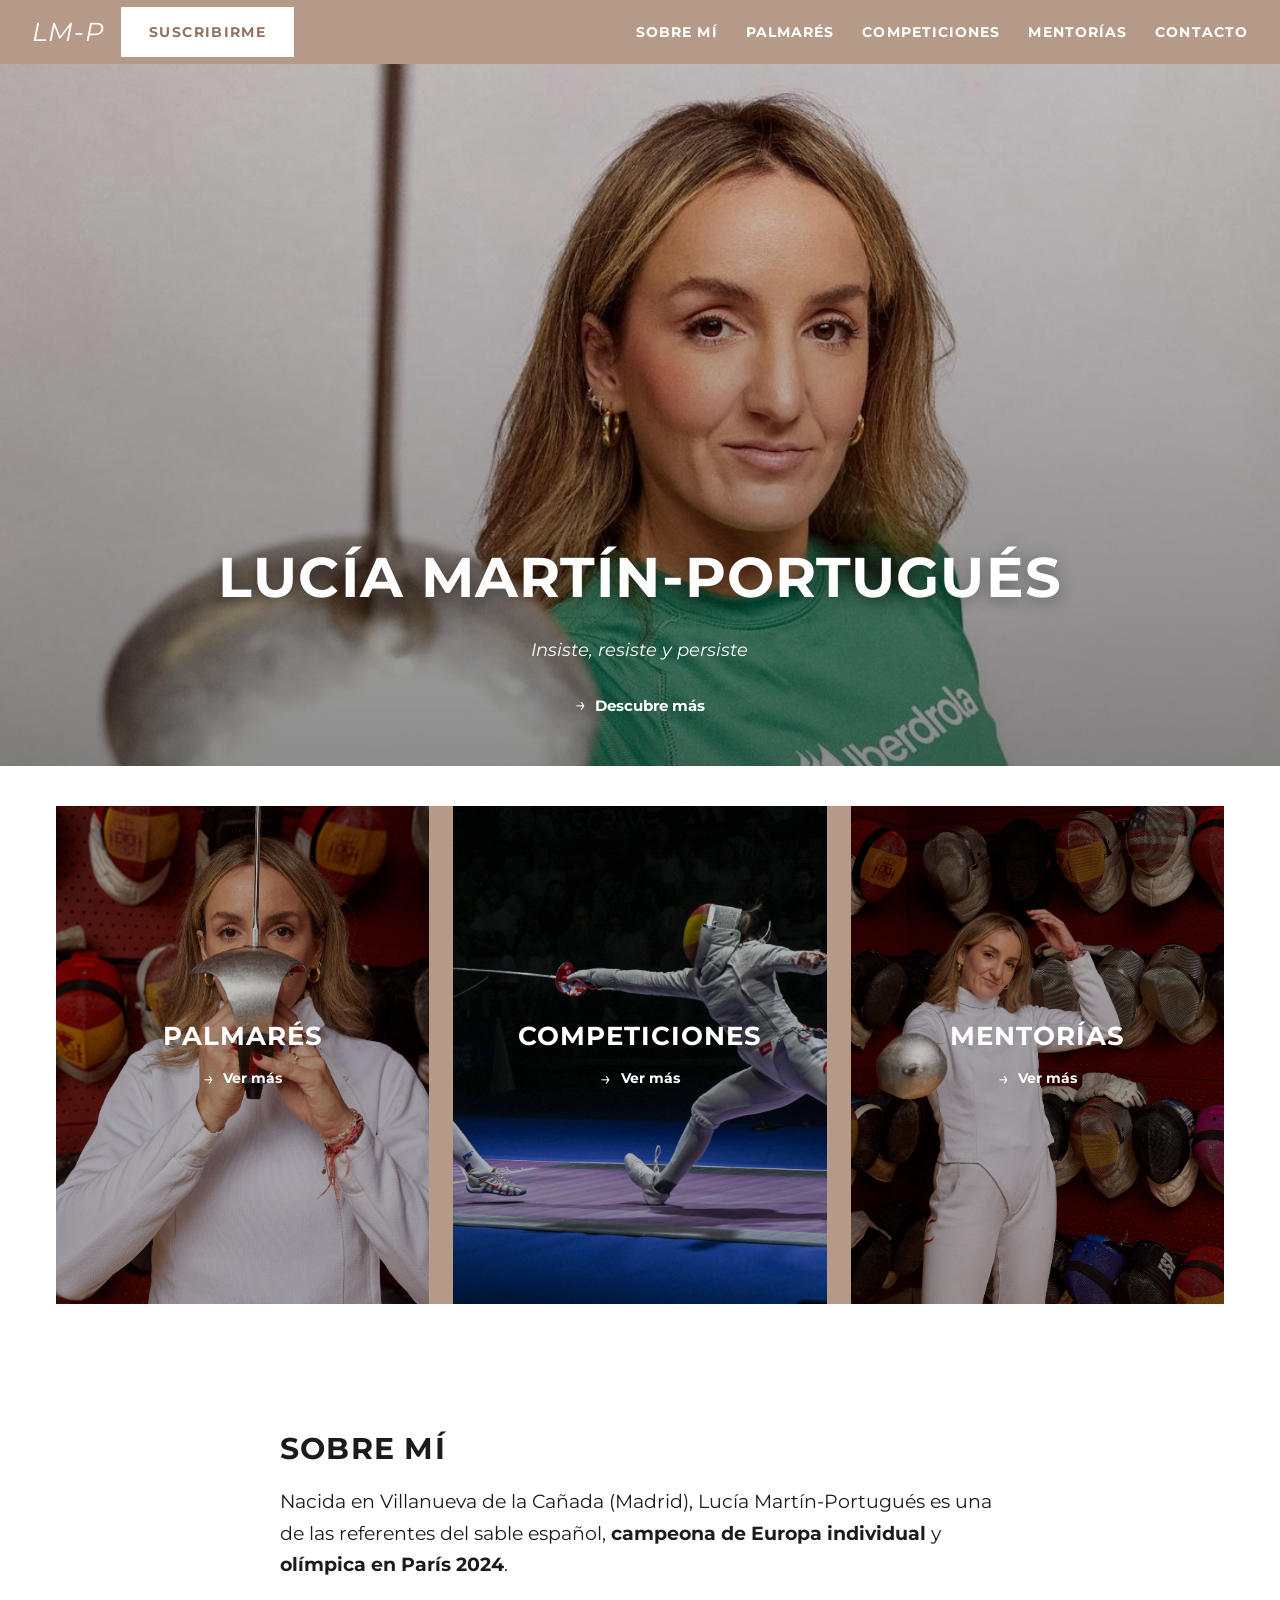
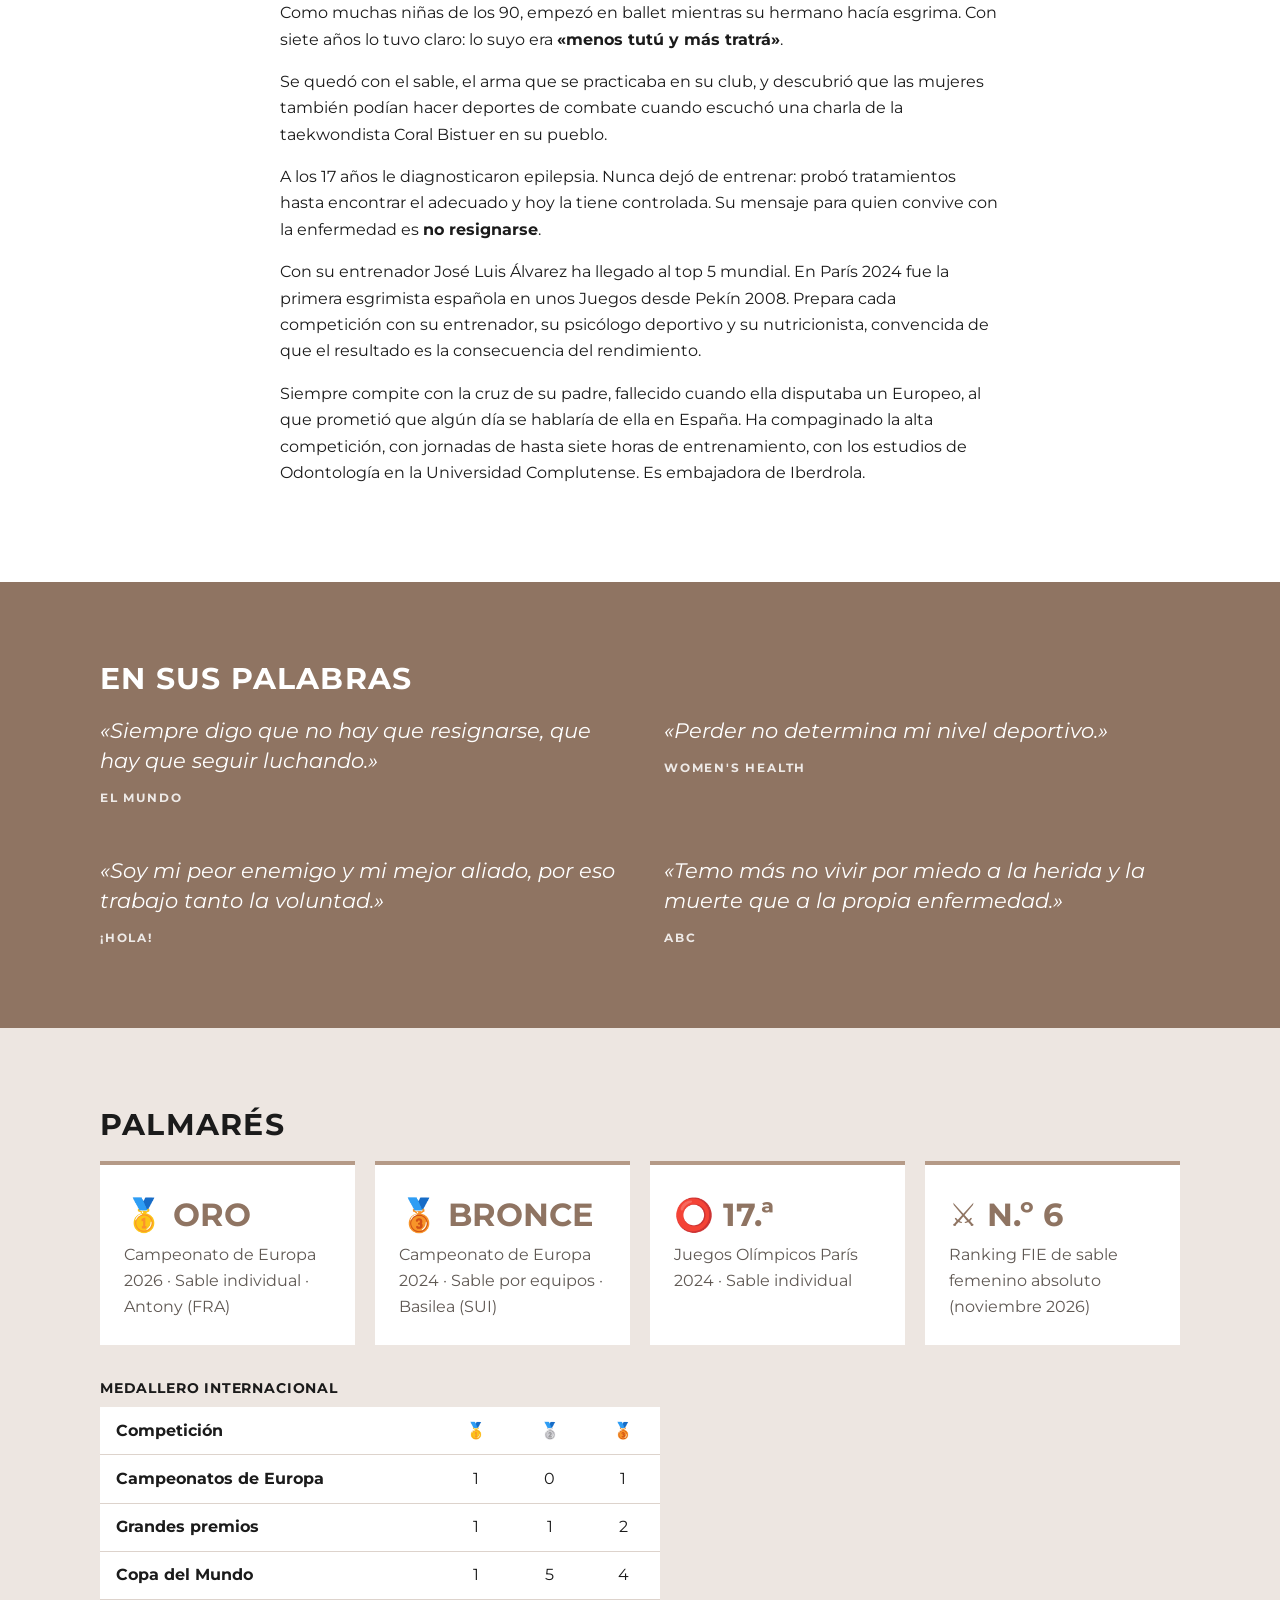
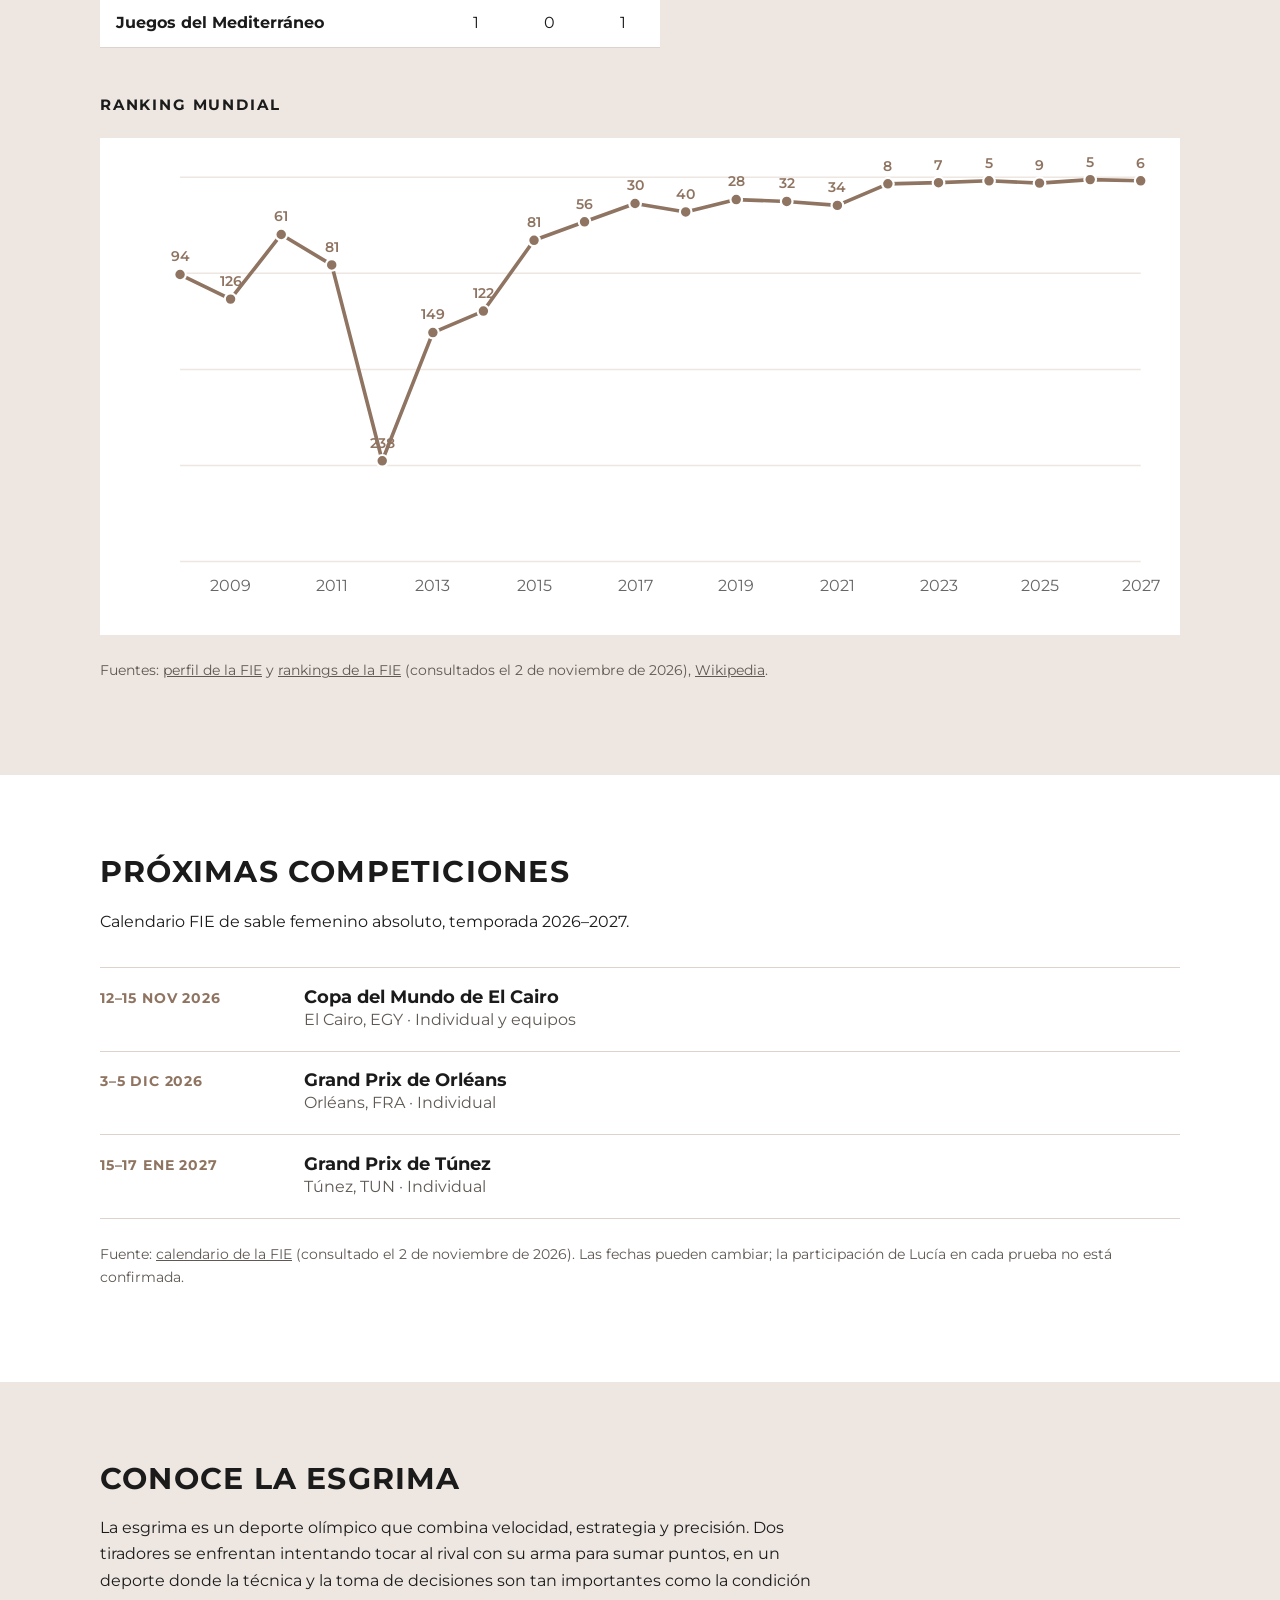
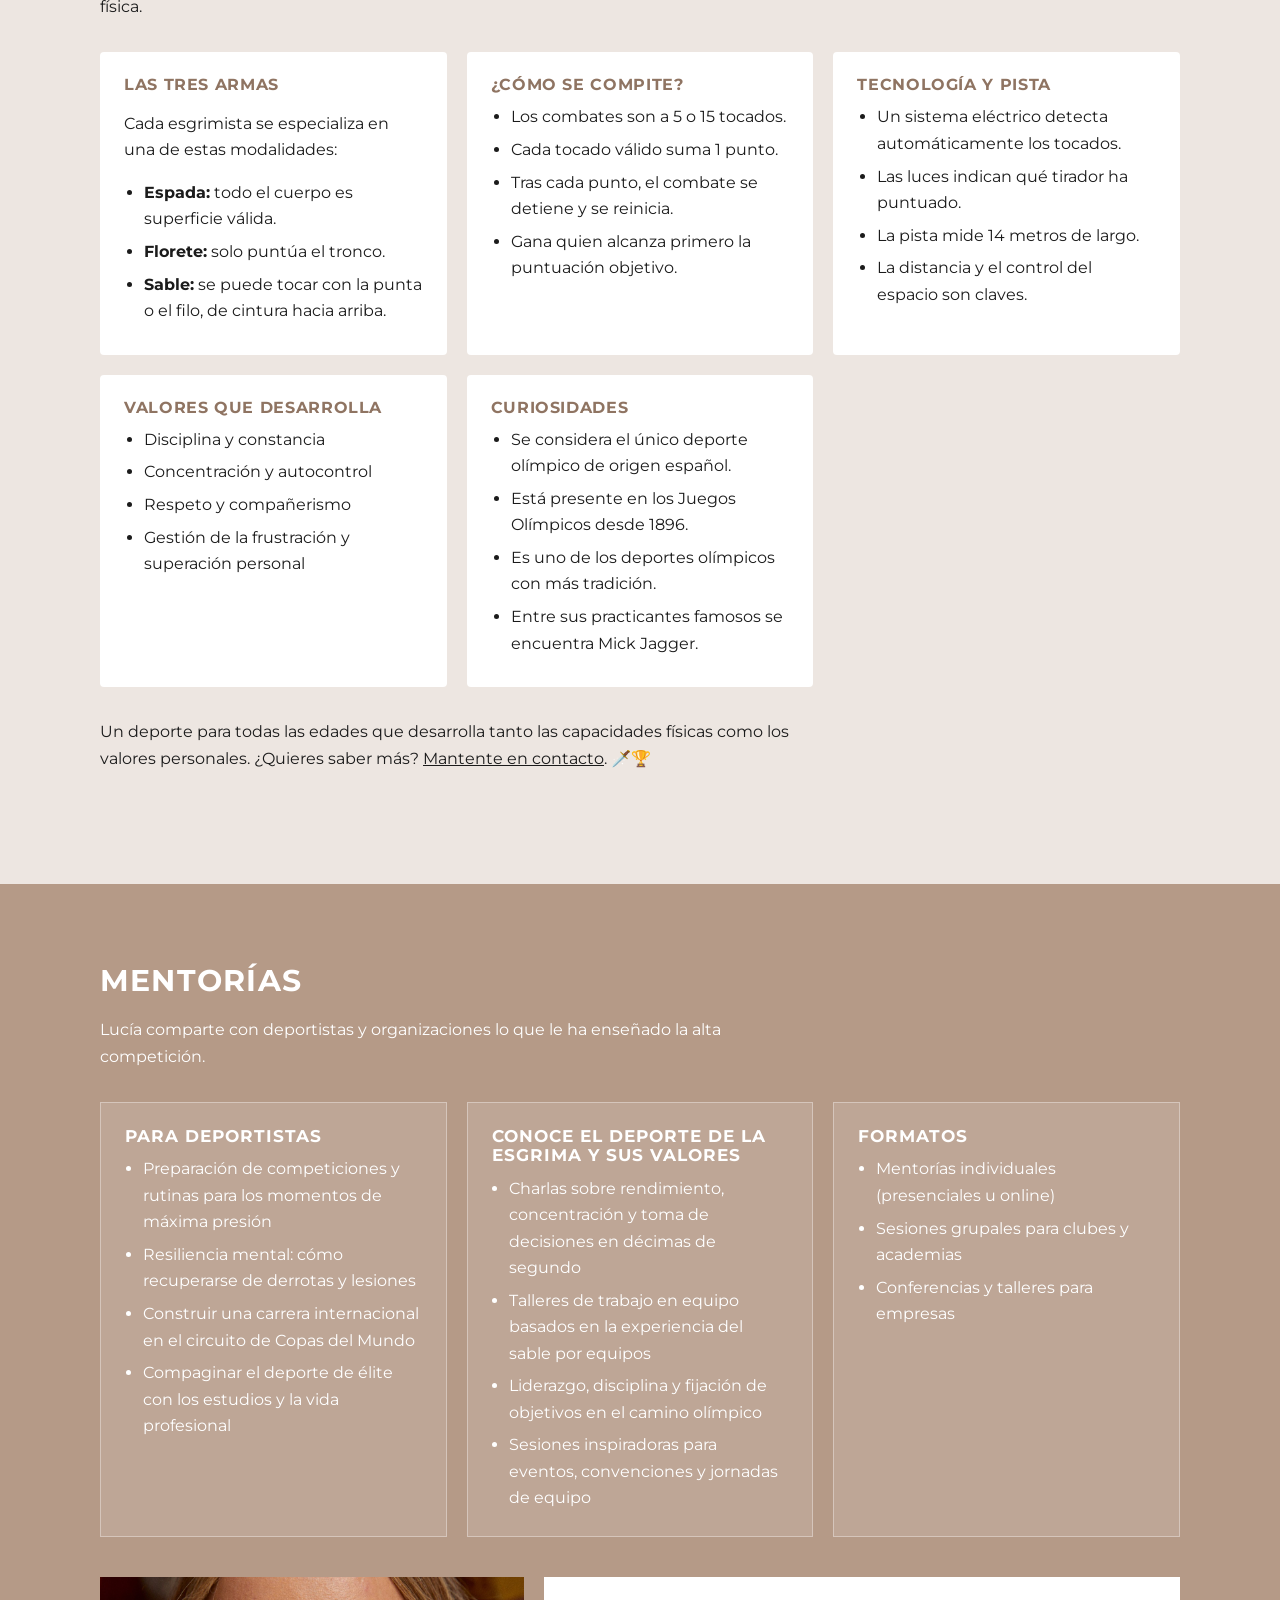
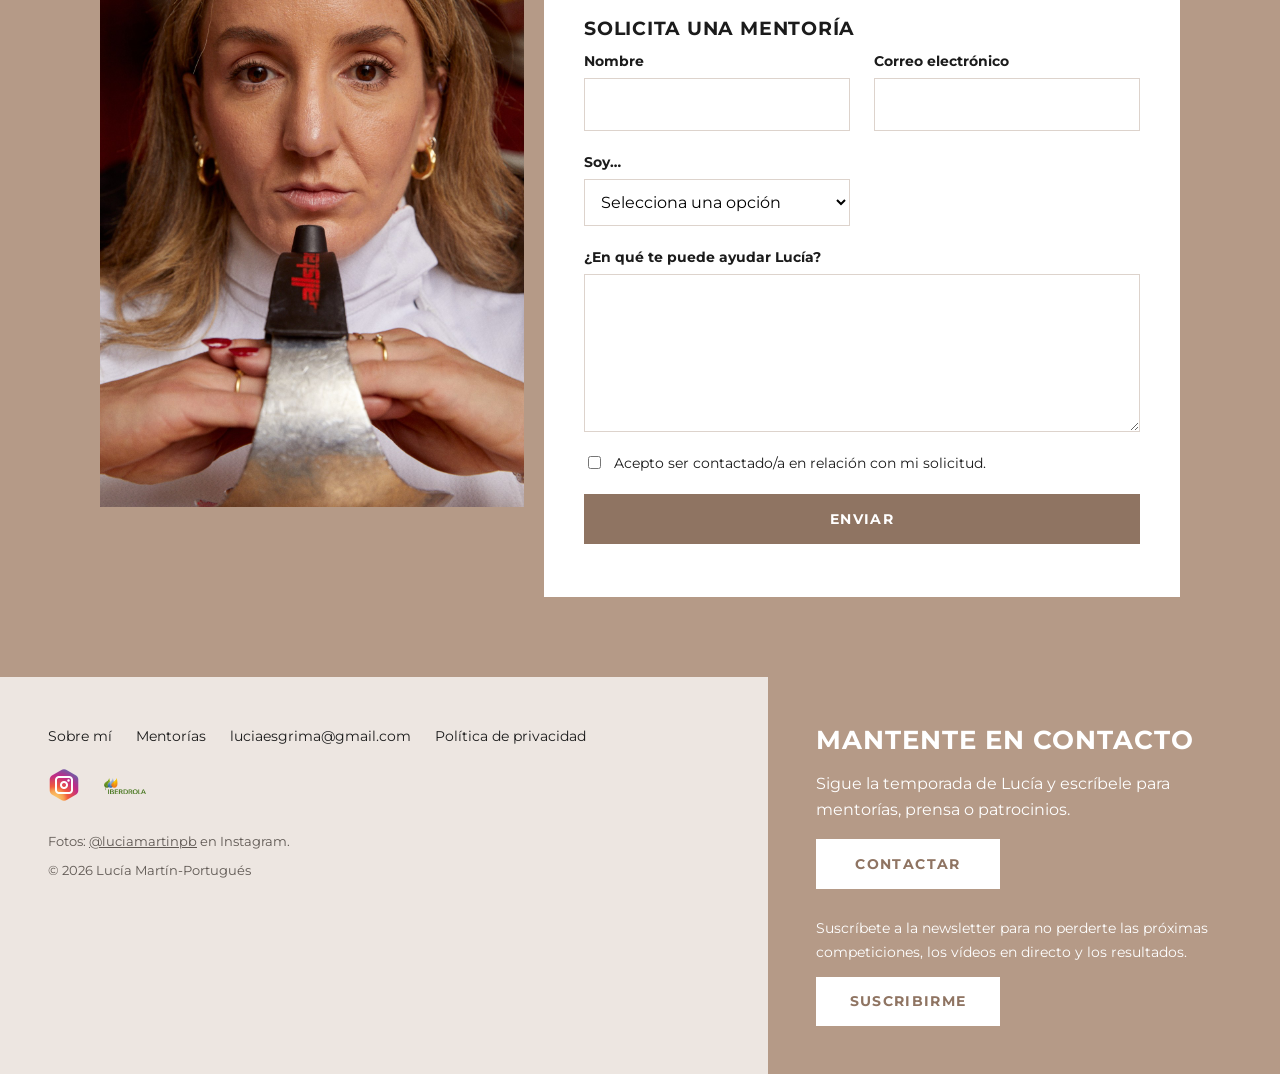
==== index.html @ 50d3d6a2 "Mover el botón Suscribirme del header junto a la marca LM-P Co-Authored-By: Devin AI <158243242+devi" ====
<!DOCTYPE html>
<html lang="es">
<head>
  <meta charset="UTF-8">
  <meta name="viewport" content="width=device-width, initial-scale=1">
  <title>Lucía Martín-Portugués | Esgrimista de sable</title>
  <meta name="description" content="Web oficial de la esgrimista española de sable Lucía Martín-Portugués: biografía, palmarés, próximas competiciones y mentorías para deportistas y empresas.">
  <link rel="icon" href="favicon.svg" type="image/svg+xml">
  <link rel="preconnect" href="https://fonts.googleapis.com">
  <link rel="preconnect" href="https://fonts.gstatic.com" crossorigin>
  <link rel="stylesheet" href="https://fonts.googleapis.com/css2?family=Montserrat:ital,wght@0,400;0,500;0,600;0,700;0,800;1,400;1,600&display=swap">
  <link rel="stylesheet" href="css/styles.css">
</head>
<body>
  <a class="skip-link" href="#main">Saltar al contenido</a>

  <header class="site-header">
    <div class="header-inner">
      <a class="brand" href="#top" aria-label="Lucía Martín-Portugués, inicio">LM-P</a>
      <button class="button button-light nav-subscribe" type="button" data-newsletter-open>Suscribirme</button>
      <button class="nav-toggle" type="button" aria-controls="site-nav" aria-expanded="false" aria-label="Abrir menú">
        <span class="nav-toggle-bar"></span>
        <span class="nav-toggle-bar"></span>
        <span class="nav-toggle-bar"></span>
      </button>
      <nav id="site-nav" class="site-nav" aria-label="Navegación principal">
        <ul>
          <li><a href="#about">Sobre mí</a></li>
          <li><a href="#highlights">Palmarés</a></li>
          <li><a href="#competitions">Competiciones</a></li>
          <li><a href="#mentoring">Mentorías</a></li>
          <li><a href="#contact">Contacto</a></li>
        </ul>
      </nav>
    </div>
  </header>

  <main id="main">
    <!-- Hero -->
    <section id="top" class="hero" aria-labelledby="hero-title">
      <img class="hero-img" src="assets/img/lucia-iberdrola.jpg" alt="Lucía Martín-Portugués con su sable y la camiseta de Iberdrola" width="1080" height="1350">
      <div class="hero-content">
        <h1 id="hero-title">Lucía Martín-Portugués</h1>
        <p class="hero-motto">Insiste, resiste y persiste</p>
        <a class="link-arrow" href="#about">Descubre más</a>
      </div>
    </section>

    <!-- Feature tiles -->
    <section class="tiles" aria-label="Explora">
      <div class="tiles-band">
        <ul class="tiles-grid">
          <li>
            <a class="tile" href="#highlights">
              <img src="assets/img/lucia-palmares.jpg" alt="Lucía Martín-Portugués en acción" width="1080" height="1350" loading="lazy">
              <span class="tile-label">Palmarés<span class="link-arrow">Ver más</span></span>
            </a>
          </li>
          <li>
            <a class="tile" href="#competitions">
              <img src="assets/img/lucia-competiciones.jpg" alt="Lucía Martín-Portugués en competición" width="1080" height="1350" loading="lazy">
              <span class="tile-label">Competiciones<span class="link-arrow">Ver más</span></span>
            </a>
          </li>
          <li>
            <a class="tile" href="#mentoring">
              <img src="assets/img/lucia-mentorias.jpg" alt="Lucía Martín-Portugués" width="1080" height="1350" loading="lazy">
              <span class="tile-label">Mentorías<span class="link-arrow">Ver más</span></span>
            </a>
          </li>
        </ul>
      </div>
    </section>

    <!-- About / Bio -->
    <section id="about" class="section" aria-labelledby="about-title">
      <div class="container narrow">
        <h2 id="about-title" class="section-title">Sobre mí</h2>
        <p class="lead">
          Nacida en Villanueva de la Cañada (Madrid), Lucía Martín-Portugués es una de las referentes del
          sable español, <strong>campeona de Europa individual</strong> y <strong>olímpica en París 2024</strong>.
        </p>
        <p>
          Como muchas niñas de los 90, empezó en ballet mientras su hermano hacía esgrima. Con siete años lo tuvo claro:
          lo suyo era <strong>«menos tutú y más tratrá»</strong>.
        </p>
        <p>
          Se quedó con el sable, el arma que se practicaba en su club, y descubrió que las mujeres también
          podían hacer deportes de combate cuando escuchó una charla de la taekwondista Coral Bistuer en su pueblo.
        </p>
        <p>
          A los 17 años le diagnosticaron epilepsia. Nunca dejó de entrenar: probó tratamientos hasta encontrar
          el adecuado y hoy la tiene controlada. Su mensaje para quien convive con la enfermedad es
          <strong>no resignarse</strong>.
        </p>
        <p>
          Con su entrenador José Luis Álvarez ha llegado al top 5 mundial. En París 2024 fue la primera esgrimista
          española en unos Juegos desde Pekín 2008. Prepara cada competición con su entrenador, su psicólogo
          deportivo y su nutricionista, convencida de que el resultado es la consecuencia del rendimiento.
        </p>
        <p>
          Siempre compite con la cruz de su padre, fallecido cuando ella disputaba un Europeo, al que prometió que
          algún día se hablaría de ella en España. Ha compaginado la alta competición, con jornadas de hasta siete
          horas de entrenamiento, con los estudios de Odontología en la Universidad Complutense. Es embajadora de
          Iberdrola.
        </p>
      </div>
    </section>

    <!-- Quotes -->
    <section class="section section-quotes" aria-labelledby="quotes-title">
      <div class="container">
        <h2 id="quotes-title" class="section-title">En sus palabras</h2>
        <ul class="quotes">
          <li>
            <blockquote cite="https://www.elmundo.es/deportes/juegos-olimpicos/2024/05/09/66353165e9cf4a5d398b457b.html">
              <p>«Siempre digo que no hay que resignarse, que hay que seguir luchando.»</p>
            </blockquote>
            <p class="quote-source">El Mundo</p>
          </li>
          <li>
            <blockquote cite="https://www.womenshealthmag.com/es/fitness/a61433258/lucia-martin-portugues-historia-esgrima-paris-2024/">
              <p>«Perder no determina mi nivel deportivo.»</p>
            </blockquote>
            <p class="quote-source">Women's Health</p>
          </li>
          <li>
            <blockquote cite="https://www.hola.com/actualidad/20240718700912/entrevista-lucia-martin-juegos-olimpicos-paris-2024/">
              <p>«Soy mi peor enemigo y mi mejor aliado, por eso trabajo tanto la voluntad.»</p>
            </blockquote>
            <p class="quote-source">¡HOLA!</p>
          </li>
          <li>
            <blockquote cite="https://www.abc.es/deportes/juegos-olimpicos/lucia-martinportugues-temo-enfermedad-vivir-miedo-20240728183933-nt.html">
              <p>«Temo más no vivir por miedo a la herida y la muerte que a la propia enfermedad.»</p>
            </blockquote>
            <p class="quote-source">ABC</p>
          </li>
        </ul>
      </div>
    </section>

    <!-- Career highlights -->
    <section id="highlights" class="section section-alt" aria-labelledby="highlights-title">
      <div class="container">
        <h2 id="highlights-title" class="section-title">Palmarés</h2>
        <ul class="stats">
          <li class="stat"><span class="stat-value">🥇 Oro</span><span class="stat-label">Campeonato de Europa 2026 · Sable individual · Antony (FRA)</span></li>
          <li class="stat"><span class="stat-value">🥉 Bronce</span><span class="stat-label">Campeonato de Europa 2024 · Sable por equipos · Basilea (SUI)</span></li>
          <li class="stat"><span class="stat-value">⭕ 17.ª</span><span class="stat-label">Juegos Olímpicos París 2024 · Sable individual</span></li>
          <li class="stat"><span class="stat-value">⚔️ N.º 6</span><span class="stat-label">Ranking FIE de sable femenino absoluto (noviembre 2026)</span></li>
        </ul>
        <div class="medal-table-wrap">
          <table class="medal-table">
            <caption>Medallero internacional</caption>
            <thead>
              <tr><th scope="col">Competición</th><th scope="col">🥇</th><th scope="col">🥈</th><th scope="col">🥉</th></tr>
            </thead>
            <tbody>
              <tr><th scope="row">Campeonatos de Europa</th><td>1</td><td>0</td><td>1</td></tr>
              <tr><th scope="row">Grandes premios</th><td>1</td><td>1</td><td>2</td></tr>
              <tr><th scope="row">Copa del Mundo</th><td>1</td><td>5</td><td>4</td></tr>
              <tr><th scope="row">Juegos del Mediterráneo</th><td>1</td><td>0</td><td>1</td></tr>
            </tbody>
          </table>
        </div>
        <div class="ranking">
          <h3>Ranking mundial</h3>
          <figure class="rank-figure">
            <svg class="rank-chart" viewBox="0 0 720 320" role="img" aria-labelledby="rank-chart-title rank-chart-desc">
              <title id="rank-chart-title">Percentil de Lucía en el ranking FIE absoluto de sable femenino, 2008–2027</title>
              <desc id="rank-chart-desc">De percentil 74.7 en 2008 a percentil 99.1 en 2027. Entre los 10 primeros del mundo desde 2022.</desc>
              <line class="grid" x1="44" x2="704" y1="280.0" y2="280.0"/>
              <line class="grid" x1="44" x2="704" y1="214.0" y2="214.0"/>
              <line class="grid" x1="44" x2="704" y1="148.0" y2="148.0"/>
              <line class="grid" x1="44" x2="704" y1="82.0" y2="82.0"/>
              <line class="grid" x1="44" x2="704" y1="16.0" y2="16.0"/>
              <text class="axis" x="78.7" y="300" text-anchor="middle">2009</text>
              <text class="axis" x="148.2" y="300" text-anchor="middle">2011</text>
              <text class="axis" x="217.7" y="300" text-anchor="middle">2013</text>
              <text class="axis" x="287.2" y="300" text-anchor="middle">2015</text>
              <text class="axis" x="356.6" y="300" text-anchor="middle">2017</text>
              <text class="axis" x="426.1" y="300" text-anchor="middle">2019</text>
              <text class="axis" x="495.6" y="300" text-anchor="middle">2021</text>
              <text class="axis" x="565.1" y="300" text-anchor="middle">2023</text>
              <text class="axis" x="634.5" y="300" text-anchor="middle">2025</text>
              <text class="axis" x="704.0" y="300" text-anchor="middle">2027</text>
              <polyline class="line" points="44.0,82.8 78.7,99.7 113.5,55.3 148.2,76.2 182.9,210.8 217.7,122.7 252.4,107.9 287.2,59.3 321.9,46.6 356.6,34.0 391.4,39.8 426.1,31.3 460.8,32.6 495.6,35.3 530.3,20.5 565.1,19.7 599.8,18.4 634.5,20.0 669.3,17.6 704.0,18.4"/>
              <circle class="dot" cx="44.0" cy="82.8" r="4"><title>2008: n.º 94 de 368 (percentil 74.7)</title></circle>
              <circle class="dot" cx="78.7" cy="99.7" r="4"><title>2009: n.º 126 de 394 (percentil 68.3)</title></circle>
              <circle class="dot" cx="113.5" cy="55.3" r="4"><title>2010: n.º 61 de 404 (percentil 85.1)</title></circle>
              <circle class="dot" cx="148.2" cy="76.2" r="4"><title>2011: n.º 81 de 351 (percentil 77.2)</title></circle>
              <circle class="dot" cx="182.9" cy="210.8" r="4"><title>2012: n.º 238 de 321 (percentil 26.2)</title></circle>
              <circle class="dot" cx="217.7" cy="122.7" r="4"><title>2013: n.º 149 de 366 (percentil 59.6)</title></circle>
              <circle class="dot" cx="252.4" cy="107.9" r="4"><title>2014: n.º 122 de 348 (percentil 65.2)</title></circle>
              <circle class="dot" cx="287.2" cy="59.3" r="4"><title>2015: n.º 81 de 488 (percentil 83.6)</title></circle>
              <circle class="dot" cx="321.9" cy="46.6" r="4"><title>2016: n.º 56 de 474 (percentil 88.4)</title></circle>
              <circle class="dot" cx="356.6" cy="34.0" r="4"><title>2017: n.º 30 de 426 (percentil 93.2)</title></circle>
              <circle class="dot" cx="391.4" cy="39.8" r="4"><title>2018: n.º 40 de 435 (percentil 91.0)</title></circle>
              <circle class="dot" cx="426.1" cy="31.3" r="4"><title>2019: n.º 28 de 464 (percentil 94.2)</title></circle>
              <circle class="dot" cx="460.8" cy="32.6" r="4"><title>2020: n.º 32 de 495 (percentil 93.7)</title></circle>
              <circle class="dot" cx="495.6" cy="35.3" r="4"><title>2021: n.º 34 de 455 (percentil 92.7)</title></circle>
              <circle class="dot" cx="530.3" cy="20.5" r="4"><title>2022: n.º 8 de 423 (percentil 98.3)</title></circle>
              <circle class="dot" cx="565.1" cy="19.7" r="4"><title>2023: n.º 7 de 441 (percentil 98.6)</title></circle>
              <circle class="dot" cx="599.8" cy="18.4" r="4"><title>2024: n.º 5 de 437 (percentil 99.1)</title></circle>
              <circle class="dot" cx="634.5" cy="20.0" r="4"><title>2025: n.º 9 de 531 (percentil 98.5)</title></circle>
              <circle class="dot" cx="669.3" cy="17.6" r="4"><title>2026: n.º 5 de 616 (percentil 99.4)</title></circle>
              <circle class="dot" cx="704.0" cy="18.4" r="4"><title>2027: n.º 6 de 585 (percentil 99.1)</title></circle>

              <text class="rank-num" x="44.0" y="73.8" text-anchor="middle">94</text>
              <text class="rank-num" x="78.7" y="90.7" text-anchor="middle">126</text>
              <text class="rank-num" x="113.5" y="46.3" text-anchor="middle">61</text>
              <text class="rank-num" x="148.2" y="67.2" text-anchor="middle">81</text>
              <text class="rank-num" x="182.9" y="201.8" text-anchor="middle">238</text>
              <text class="rank-num" x="217.7" y="113.7" text-anchor="middle">149</text>
              <text class="rank-num" x="252.4" y="98.9" text-anchor="middle">122</text>
              <text class="rank-num" x="287.2" y="50.3" text-anchor="middle">81</text>
              <text class="rank-num" x="321.9" y="37.6" text-anchor="middle">56</text>
              <text class="rank-num" x="356.6" y="25.0" text-anchor="middle">30</text>
              <text class="rank-num" x="391.4" y="30.8" text-anchor="middle">40</text>
              <text class="rank-num" x="426.1" y="22.3" text-anchor="middle">28</text>
              <text class="rank-num" x="460.8" y="23.6" text-anchor="middle">32</text>
              <text class="rank-num" x="495.6" y="26.3" text-anchor="middle">34</text>
              <text class="rank-num" x="530.3" y="11.5" text-anchor="middle">8</text>
              <text class="rank-num" x="565.1" y="10.7" text-anchor="middle">7</text>
              <text class="rank-num" x="599.8" y="9.4" text-anchor="middle">5</text>
              <text class="rank-num" x="634.5" y="11.0" text-anchor="middle">9</text>
              <text class="rank-num" x="669.3" y="8.6" text-anchor="middle">5</text>
              <text class="rank-num" x="704.0" y="9.4" text-anchor="middle">6</text>
            </svg>
          </figure>

        </div>
        <p class="source">Fuentes: <a href="https://fie.org/athletes/10145" rel="noopener">perfil de la FIE</a> y <a href="https://fie.org/athletes?weapon=S&amp;gender=F&amp;level=S" rel="noopener">rankings de la FIE</a> (consultados el 2 de noviembre de 2026), <a href="https://es.wikipedia.org/wiki/Luc%C3%ADa_Mart%C3%ADn-Portugu%C3%A9s" rel="noopener">Wikipedia</a>.</p>
      </div>
    </section>

    <!-- Upcoming competitions -->
    <section id="competitions" class="section" aria-labelledby="competitions-title">
      <div class="container">
        <h2 id="competitions-title" class="section-title">Próximas competiciones</h2>
        <p class="section-intro">Calendario FIE de sable femenino absoluto, temporada 2026–2027.</p>
        <ol class="events">
          <li class="event">
            <time datetime="2026-11-12">12–15 nov 2026</time>
            <div><h3><a href="https://fie.org/tournaments/2027/122" rel="noopener">Copa del Mundo de El Cairo</a></h3><p>El Cairo, EGY · Individual y equipos</p></div>
          </li>
          <li class="event">
            <time datetime="2026-12-03">3–5 dic 2026</time>
            <div><h3><a href="https://fie.org/tournaments/2027/130" rel="noopener">Grand Prix de Orléans</a></h3><p>Orléans, FRA · Individual</p></div>
          </li>
          <li class="event">
            <time datetime="2027-01-15">15–17 ene 2027</time>
            <div><h3><a href="https://fie.org/tournaments/2027/139" rel="noopener">Grand Prix de Túnez</a></h3><p>Túnez, TUN · Individual</p></div>
          </li>
        </ol>
        <p class="source">Fuente: <a href="https://fie.org/events" rel="noopener">calendario de la FIE</a> (consultado el 2 de noviembre de 2026). Las fechas pueden cambiar; la participación de Lucía en cada prueba no está confirmada.</p>
      </div>
    </section>

    <!-- Conoce la esgrima -->
    <section id="esgrima" class="section section-alt" aria-labelledby="esgrima-title">
      <div class="container">
        <h2 id="esgrima-title" class="section-title">Conoce la esgrima</h2>
        <p class="section-intro">
          La esgrima es un deporte olímpico que combina velocidad, estrategia y precisión. Dos tiradores se
          enfrentan intentando tocar al rival con su arma para sumar puntos, en un deporte donde la técnica y la
          toma de decisiones son tan importantes como la condición física.
        </p>
        <div class="fencing-grid">
          <article class="fencing-card">
            <h3>Las tres armas</h3>
            <p>Cada esgrimista se especializa en una de estas modalidades:</p>
            <ul>
              <li><strong>Espada:</strong> todo el cuerpo es superficie válida.</li>
              <li><strong>Florete:</strong> solo puntúa el tronco.</li>
              <li><strong>Sable:</strong> se puede tocar con la punta o el filo, de cintura hacia arriba.</li>
            </ul>
          </article>
          <article class="fencing-card">
            <h3>¿Cómo se compite?</h3>
            <ul>
              <li>Los combates son a 5 o 15 tocados.</li>
              <li>Cada tocado válido suma 1 punto.</li>
              <li>Tras cada punto, el combate se detiene y se reinicia.</li>
              <li>Gana quien alcanza primero la puntuación objetivo.</li>
            </ul>
          </article>
          <article class="fencing-card">
            <h3>Tecnología y pista</h3>
            <ul>
              <li>Un sistema eléctrico detecta automáticamente los tocados.</li>
              <li>Las luces indican qué tirador ha puntuado.</li>
              <li>La pista mide 14 metros de largo.</li>
              <li>La distancia y el control del espacio son claves.</li>
            </ul>
          </article>
          <article class="fencing-card">
            <h3>Valores que desarrolla</h3>
            <ul>
              <li>Disciplina y constancia</li>
              <li>Concentración y autocontrol</li>
              <li>Respeto y compañerismo</li>
              <li>Gestión de la frustración y superación personal</li>
            </ul>
          </article>
          <article class="fencing-card">
            <h3>Curiosidades</h3>
            <ul>
              <li>Se considera el único deporte olímpico de origen español.</li>
              <li>Está presente en los Juegos Olímpicos desde 1896.</li>
              <li>Es uno de los deportes olímpicos con más tradición.</li>
              <li>Entre sus practicantes famosos se encuentra Mick Jagger.</li>
            </ul>
          </article>
        </div>
        <p class="section-intro fencing-outro">
          Un deporte para todas las edades que desarrolla tanto las capacidades físicas como los valores
          personales. ¿Quieres saber más? <a href="#contact">Mantente en contacto</a>. 🗡️🏆
        </p>
      </div>
    </section>

    <!-- Mentoring -->
    <section id="mentoring" class="section section-accent" aria-labelledby="mentoring-title">
      <div class="container">
        <h2 id="mentoring-title" class="section-title">Mentorías</h2>
        <p class="section-intro">
          Lucía comparte con deportistas y organizaciones lo que le ha enseñado la alta competición.
        </p>
        <div class="mentoring-grid">
          <article class="offer">
            <h3>Para deportistas</h3>
            <ul>
              <li>Preparación de competiciones y rutinas para los momentos de máxima presión</li>
              <li>Resiliencia mental: cómo recuperarse de derrotas y lesiones</li>
              <li>Construir una carrera internacional en el circuito de Copas del Mundo</li>
              <li>Compaginar el deporte de élite con los estudios y la vida profesional</li>
            </ul>
          </article>
          <article class="offer">
            <h3>Conoce el deporte de la esgrima y sus valores</h3>
            <ul>
              <li>Charlas sobre rendimiento, concentración y toma de decisiones en décimas de segundo</li>
              <li>Talleres de trabajo en equipo basados en la experiencia del sable por equipos</li>
              <li>Liderazgo, disciplina y fijación de objetivos en el camino olímpico</li>
              <li>Sesiones inspiradoras para eventos, convenciones y jornadas de equipo</li>
            </ul>
          </article>
          <article class="offer">
            <h3>Formatos</h3>
            <ul>
              <li>Mentorías individuales (presenciales u online)</li>
              <li>Sesiones grupales para clubes y academias</li>
              <li>Conferencias y talleres para empresas</li>
            </ul>
          </article>
        </div>

        <div class="mentoring-form-row">
          <img class="mentoring-img" src="assets/img/lucia-mentorias-2.jpg" alt="Lucía Martín-Portugués" width="1280" height="1600" loading="lazy">
          <div class="form-wrap">
          <h3 id="mentoring-form-title">Solicita una mentoría</h3>
          <!-- Los envíos llegan al email de Lucía vía Formspree (form myeebnjr). -->
          <form class="contact-form" id="mentoring-form" aria-labelledby="mentoring-form-title"
                action="https://formspree.io/f/myeebnjr" method="POST">
            <div class="form-row">
              <label for="mf-name">Nombre</label>
              <input id="mf-name" name="name" type="text" autocomplete="name" required>
            </div>
            <div class="form-row">
              <label for="mf-email">Correo electrónico</label>
              <input id="mf-email" name="email" type="email" autocomplete="email" required>
            </div>
            <div class="form-row">
              <label for="mf-type">Soy…</label>
              <select id="mf-type" name="type" required>
                <option value="">Selecciona una opción</option>
                <option value="athlete">Deportista</option>
                <option value="club">Club o academia</option>
                <option value="company">Empresa</option>
                <option value="other">Otro</option>
              </select>
            </div>
            <!-- Honeypot anti-spam: oculto para usuarios, lo rellenan los bots -->
            <div class="hp-field" aria-hidden="true">
              <label for="mf-gotcha">No rellenar</label>
              <input id="mf-gotcha" name="_gotcha" type="text" tabindex="-1" autocomplete="off">
            </div>
            <div class="form-row form-row-full">
              <label for="mf-message">¿En qué te puede ayudar Lucía?</label>
              <textarea id="mf-message" name="message" rows="5" required></textarea>
            </div>
            <div class="form-row form-row-full checkbox-row">
              <input id="mf-consent" name="consent" type="checkbox" required>
              <label for="mf-consent">Acepto ser contactado/a en relación con mi solicitud.</label>
            </div>
            <div class="form-row form-row-full">
              <button class="button" type="submit" aria-describedby="mf-status">Enviar</button>
              <p id="mf-status" class="form-status" role="status"></p>
            </div>
          </form>
          </div>
        </div>
      </div>
    </section>

    <!--
      Future lead-magnet signup section goes here, e.g.:
      <section id="signup" class="section" aria-labelledby="signup-title"> ... </section>
      The "Mantente en contacto" footer panel is also a natural place for a newsletter form.
    -->
  </main>

  <!-- Contact / Follow -->
  <footer id="contact" class="site-footer">
    <div class="footer-main">
      <h2 class="visually-hidden">Contacto</h2>
      <ul class="footer-links">
        <li><a href="#about">Sobre mí</a></li>
        <li><a href="#mentoring">Mentorías</a></li>
        <li><a href="mailto:luciaesgrima@gmail.com">luciaesgrima@gmail.com</a></li>
        <li><a href="privacidad.html">Política de privacidad</a></li>
      </ul>
      <ul class="social-links" aria-label="Redes sociales y patrocinadores">
        <li><a href="https://www.instagram.com/luciamartinpb/" rel="noopener" aria-label="Instagram de Lucía"><img class="social-icon" src="assets/img/instagram-logo.png" alt="Instagram" width="2048" height="2048"></a></li>
        <li><img class="sponsor-icon" src="assets/img/iberdrola-logo.png" alt="Iberdrola, patrocinador" width="600" height="600"></li>
      </ul>
      <p class="credits">
        Fotos: <a href="https://www.instagram.com/luciamartinpb/" rel="noopener">@luciamartinpb</a> en Instagram.
      </p>
      <p class="copyright">&copy; <span id="year">2026</span> Lucía Martín-Portugués</p>
    </div>
    <div class="footer-panel">
      <h2>Mantente en contacto</h2>
      <p>Sigue la temporada de Lucía y escríbele para mentorías, prensa o patrocinios.</p>
      <a class="button button-light" href="#mentoring">Contactar</a>
      <p class="newsletter-note">Suscríbete a la newsletter para no perderte las próximas competiciones, los vídeos en directo y los resultados.</p>
      <button class="button button-light" type="button" data-newsletter-open>Suscribirme</button>
    </div>
  </footer>

  <!-- Newsletter: modal con formulario de suscripción gestionado por Brevo.
       PENDIENTE: sustituir el action por la URL real del formulario de Brevo
       (Brevo → Marketing → Formularios → código de inserción → URL del <form>).
       Mientras tanto, js/main.js detecta el placeholder y muestra un aviso. -->
  <dialog id="newsletter-modal" class="modal" aria-labelledby="nl-title">
    <div class="modal-card">
      <button class="modal-close" type="button" aria-label="Cerrar">×</button>
      <h2 id="nl-title">Únete a nuestra newsletter</h2>
      <p>Suscríbete a la newsletter para no perderte las próximas competiciones, los vídeos en directo y los resultados.</p>
      <form class="contact-form" id="newsletter-form" action="PENDIENTE-ENDPOINT-BREVO" method="POST">
        <div class="form-row">
          <label for="nl-email">Correo electrónico</label>
          <input id="nl-email" name="EMAIL" type="email" autocomplete="email" required>
        </div>
        <div class="form-row">
          <label for="nl-captcha">Comprobación: ¿cuánto es <span id="nl-captcha-q">…</span>?</label>
          <input id="nl-captcha" name="captcha" type="text" inputmode="numeric" autocomplete="off" required>
        </div>
        <!-- Honeypot anti-spam: oculto para usuarios, lo rellenan los bots -->
        <div class="hp-field" aria-hidden="true">
          <label for="nl-gotcha">No rellenar</label>
          <input id="nl-gotcha" name="_gotcha" type="text" tabindex="-1" autocomplete="off">
        </div>
        <div class="form-row form-row-full checkbox-row">
          <input id="nl-consent" name="consent" type="checkbox" required>
          <label for="nl-consent">He leído y acepto recibir por correo electrónico la newsletter de Lucía Martín-Portugués, que podrá incluir contenidos editoriales, novedades, recomendaciones e información comercial y promociones sobre productos y servicios propios y de terceros. Entiendo que los envíos serán esporádicos y que puedo darme de baja en cualquier momento. He leído la <a href="privacidad.html">Política de privacidad</a>.</label>
        </div>
        <div class="form-row form-row-full">
          <button class="button" type="submit" aria-describedby="nl-status">Suscribirme gratis</button>
          <p id="nl-status" class="form-status" role="status"></p>
        </div>
      </form>
      <p class="modal-note">La suscripción es gratuita y puedes darte de baja cuando quieras mediante el enlace incluido en cada correo.</p>
    </div>
  </dialog>

  <script src="js/main.js" defer></script>
</body>
</html>
---- css/styles.css ----
/* ===== Base ===== */
:root {
  --color-bg: #ffffff;
  --color-bg-soft: #ede6e1;
  --color-taupe: #b59a87;
  --color-taupe-dark: #8f7462;
  --color-text: #1b1b1b;
  --color-muted: #5f5853;
  --color-border: #ddd3cc;
  --font-sans: "Montserrat", "Helvetica Neue", Helvetica, Arial, system-ui, sans-serif;
  --container: 1120px;
  --space: 1.25rem;
  --header-height: 64px;
}

*,
*::before,
*::after {
  box-sizing: border-box;
}

html {
  scroll-behavior: smooth;
  scroll-padding-top: var(--header-height);
}

body {
  margin: 0;
  font-family: var(--font-sans);
  font-size: 1rem;
  line-height: 1.65;
  color: var(--color-text);
  background: var(--color-bg);
}

img {
  max-width: 100%;
  height: auto;
  display: block;
}

a {
  color: inherit;
}

h1,
h2,
h3 {
  line-height: 1.15;
  margin: 0 0 0.6em;
  font-weight: 700;
}

.container {
  width: 100%;
  max-width: var(--container);
  margin: 0 auto;
  padding: 0 var(--space);
}

.narrow {
  max-width: 760px;
}

.visually-hidden {
  position: absolute;
  width: 1px;
  height: 1px;
  overflow: hidden;
  clip: rect(0 0 0 0);
  white-space: nowrap;
}

.skip-link {
  position: absolute;
  left: -999px;
  top: 0;
  padding: 0.5rem 1rem;
  background: var(--color-text);
  color: #fff;
  z-index: 100;
}

.skip-link:focus {
  left: 0;
}

/* ===== Header / nav ===== */
.site-header {
  position: sticky;
  top: 0;
  z-index: 10;
  background: var(--color-taupe);
  color: #fff;
}

.header-inner {
  display: flex;
  align-items: center;
  justify-content: space-between;
  flex-wrap: wrap;
  min-height: var(--header-height);
  padding: 0 var(--space);
}

.brand {
  font-family: var(--font-sans);
  font-style: italic;
  font-size: 1.6rem;
  letter-spacing: 0.04em;
  text-decoration: none;
}

.nav-toggle {
  display: inline-flex;
  flex-direction: column;
  justify-content: center;
  gap: 5px;
  width: 44px;
  height: 44px;
  padding: 10px;
  background: none;
  border: 0;
  cursor: pointer;
}

.nav-toggle-bar {
  display: block;
  height: 2px;
  background: #fff;
}

.site-nav {
  display: none;
  width: 100%;
}

.site-nav.is-open {
  display: block;
}

.site-nav ul {
  list-style: none;
  margin: 0;
  padding: 0 0 var(--space);
}

.site-nav a {
  display: block;
  padding: 0.6rem 0;
  text-decoration: none;
  text-transform: uppercase;
  letter-spacing: 0.08em;
  font-size: 0.85rem;
  font-weight: 700;
}

.site-nav a:hover,
.site-nav a:focus {
  opacity: 0.75;
}

.nav-subscribe {
  margin: 0 auto 0 1rem;
  padding: 0.5rem 1.1rem;
  font-size: 0.75rem;
}

/* ===== Shared UI ===== */
.eyebrow {
  margin: 0 0 0.75rem;
  text-transform: uppercase;
  letter-spacing: 0.14em;
  font-size: 0.8rem;
  font-weight: 700;
}

.link-arrow {
  display: inline-flex;
  align-items: center;
  gap: 0.6rem;
  font-weight: 700;
  font-size: 0.95rem;
  text-decoration: none;
}

.link-arrow::before {
  content: "\2192";
  font-size: 1.2rem;
  font-weight: 400;
}

.button {
  display: inline-block;
  padding: 0.85rem 1.75rem;
  border: 0;
  background: var(--color-taupe-dark);
  color: #fff;
  font: inherit;
  font-weight: 700;
  font-size: 0.85rem;
  text-transform: uppercase;
  letter-spacing: 0.1em;
  text-decoration: none;
  cursor: pointer;
}

.button:hover,
.button:focus {
  background: var(--color-text);
}

.button:disabled {
  background: #b9b2ad;
  cursor: not-allowed;
}

.button-light {
  background: #fff;
  color: var(--color-taupe-dark);
}

.button-light:hover,
.button-light:focus {
  background: var(--color-bg-soft);
}

/* ===== Hero ===== */
.hero {
  position: relative;
  display: grid;
  place-items: end center;
  min-height: 78vh;
  overflow: hidden;
  color: #fff;
  text-align: center;
  background: var(--color-text);
}

.hero-img {
  position: absolute;
  inset: 0;
  width: 100%;
  height: 100%;
  object-fit: cover;
  object-position: center 6%;
}

.hero::after {
  content: "";
  position: absolute;
  inset: 0;
  background: linear-gradient(180deg, rgba(0, 0, 0, 0.15), rgba(0, 0, 0, 0.45));
}

.hero-content {
  position: relative;
  z-index: 1;
  padding: 0 var(--space) 5vh;
}

.hero h1 {
  font-size: clamp(2rem, 7vw, 3.5rem);
  text-transform: uppercase;
  letter-spacing: 0.02em;
  text-shadow: 0 2px 16px rgba(0, 0, 0, 0.35);
}

/* ===== Tiles ===== */
.tiles {
  padding: 2.5rem 0;
}

.tiles-band {
  max-width: var(--container);
  margin: 0 auto;
  padding: 0 var(--space);
}

.tiles-grid {
  list-style: none;
  margin: 0;
  padding: 0;
  display: grid;
  gap: var(--space);
}

.tile {
  position: relative;
  display: block;
  aspect-ratio: 3 / 4;
  overflow: hidden;
  color: #fff;
  text-decoration: none;
}

.tile img {
  width: 100%;
  height: 100%;
  object-fit: cover;
  object-position: center 20%;
  transition: transform 0.4s ease;
}

.tile::after {
  content: "";
  position: absolute;
  inset: 0;
  background: rgba(0, 0, 0, 0.25);
}

.tile:hover img,
.tile:focus img {
  transform: scale(1.04);
}

.tile-label {
  position: absolute;
  inset: 0;
  z-index: 1;
  display: flex;
  flex-direction: column;
  align-items: center;
  justify-content: center;
  gap: 0.4rem;
  font-size: 1.6rem;
  font-weight: 700;
  text-transform: uppercase;
  letter-spacing: 0.04em;
}

.tile-label .link-arrow {
  font-size: 0.9rem;
  text-transform: none;
  letter-spacing: 0;
}

/* ===== Sections ===== */
.section {
  padding: 3.5rem 0;
}

.section-alt {
  background: var(--color-bg-soft);
}

.section-accent {
  background: var(--color-taupe);
  color: #fff;
}

.section-title {
  font-size: 1.9rem;
  text-transform: uppercase;
  letter-spacing: 0.04em;
}

.section-intro {
  max-width: 720px;
  margin: 0 0 2rem;
}

.lead {
  font-size: 1.2rem;
}

.source {
  margin-top: 1.5rem;
  font-size: 0.85rem;
  color: var(--color-muted);
}

/* ===== Highlights ===== */
.stats {
  list-style: none;
  margin: 0 0 2rem;
  padding: 0;
  display: grid;
  gap: var(--space);
}

.stat {
  padding: 1.5rem;
  background: #fff;
  border-top: 4px solid var(--color-taupe);
}

.stat-value {
  display: block;
  font-size: 2rem;
  font-weight: 700;
  text-transform: uppercase;
  color: var(--color-taupe-dark);
}

.stat-label {
  color: var(--color-muted);
}

.medal-table-wrap {
  overflow-x: auto;
}

.medal-table {
  width: 100%;
  max-width: 560px;
  border-collapse: collapse;
  background: #fff;
}

.medal-table caption {
  text-align: left;
  font-weight: 700;
  text-transform: uppercase;
  letter-spacing: 0.06em;
  font-size: 0.85rem;
  padding-bottom: 0.5rem;
}

.medal-table th,
.medal-table td {
  padding: 0.65rem 1rem;
  border-bottom: 1px solid var(--color-border);
  text-align: center;
}

.medal-table th[scope="row"],
.medal-table thead th:first-child {
  text-align: left;
}

/* ===== Competitions ===== */
.events {
  list-style: none;
  margin: 0;
  padding: 0;
  border-top: 1px solid var(--color-border);
}

.event {
  display: grid;
  gap: 0.25rem;
  padding: 1.1rem 0;
  border-bottom: 1px solid var(--color-border);
}

.event time {
  font-weight: 700;
  text-transform: uppercase;
  letter-spacing: 0.06em;
  font-size: 0.85rem;
  color: var(--color-taupe-dark);
}

.event h3 {
  margin: 0;
  font-size: 1.15rem;
}

.event h3 a {
  text-decoration: none;
}

.event h3 a:hover,
.event h3 a:focus {
  text-decoration: underline;
}

.event p {
  margin: 0;
  color: var(--color-muted);
}

/* ===== Mentoring ===== */
.mentoring-grid {
  display: grid;
  gap: var(--space);
  margin-bottom: 2.5rem;
}

.offer {
  padding: 1.5rem;
  background: rgba(255, 255, 255, 0.12);
  border: 1px solid rgba(255, 255, 255, 0.35);
}

.offer h3 {
  font-size: 1.05rem;
  text-transform: uppercase;
  letter-spacing: 0.06em;
}

.offer ul {
  margin: 0;
  padding-left: 1.1rem;
}

.offer li + li {
  margin-top: 0.4rem;
}

.form-wrap {
  padding: 1.75rem var(--space);
  background: #fff;
  color: var(--color-text);
}

.form-wrap h3 {
  font-size: 1.2rem;
  text-transform: uppercase;
  letter-spacing: 0.04em;
}

/* Honeypot field, invisible to users */
.hp-field {
  position: absolute;
  left: -9999px;
  width: 1px;
  height: 1px;
  overflow: hidden;
}

.contact-form {
  display: grid;
  gap: 1rem;
}

.form-row {
  display: flex;
  flex-direction: column;
  gap: 0.35rem;
}

.form-row label {
  font-size: 0.85rem;
  font-weight: 700;
}

.contact-form input[type="text"],
.contact-form input[type="email"],
.contact-form select,
.contact-form textarea {
  width: 100%;
  padding: 0.75rem;
  border: 1px solid var(--color-border);
  border-radius: 0;
  font: inherit;
  background: #fff;
}

.contact-form input:focus,
.contact-form select:focus,
.contact-form textarea:focus {
  outline: 2px solid var(--color-taupe);
  outline-offset: 1px;
}

.checkbox-row {
  flex-direction: row;
  align-items: flex-start;
  gap: 0.6rem;
}

.checkbox-row input {
  margin-top: 0.3rem;
}

.checkbox-row label {
  font-weight: 400;
}

.form-status {
  margin: 0.5rem 0 0;
  font-size: 0.9rem;
  color: var(--color-muted);
}

/* ===== Footer ===== */
.site-footer {
  display: grid;
}

.footer-main {
  padding: 2.5rem var(--space);
  background: var(--color-bg-soft);
  font-size: 0.9rem;
}

.footer-links,
.social-links {
  list-style: none;
  margin: 0 0 1.25rem;
  padding: 0;
  display: flex;
  flex-wrap: wrap;
  gap: 0.5rem 1.5rem;
}

.footer-links a,
.social-links a {
  text-decoration: none;
}

.footer-links a:hover,
.social-links a:hover,
.footer-links a:focus,
.social-links a:focus {
  text-decoration: underline;
}

.social-links a {
  font-weight: 700;
  text-transform: uppercase;
  letter-spacing: 0.06em;
  font-size: 0.8rem;
}

.credits,
.copyright {
  margin: 0.5rem 0 0;
  font-size: 0.8rem;
  color: var(--color-muted);
}

.footer-panel {
  padding: 2.5rem var(--space);
  background: var(--color-taupe);
  color: #fff;
}

.footer-panel h2 {
  font-size: 1.6rem;
  text-transform: uppercase;
  letter-spacing: 0.04em;
}


/* ===== Conoce la esgrima ===== */
.fencing-grid {
  display: grid;
  gap: var(--space);
  margin-top: 2rem;
}

.fencing-card {
  background: #fff;
  padding: 1.5rem;
  border-radius: 4px;
}

.fencing-card h3 {
  margin-top: 0;
  text-transform: uppercase;
  letter-spacing: 0.04em;
  font-size: 1rem;
  color: var(--color-taupe-dark);
}

.fencing-card ul {
  margin: 0;
  padding-left: 1.25rem;
}

.fencing-card li {
  margin: 0.4rem 0;
}

.fencing-outro {
  margin-top: 2rem;
}

/* Footer icons */
.social-icon,
.sponsor-icon {
  height: 2rem;
  width: auto;
  display: block;
}

.sponsor-icon {
  height: 2.6rem;
}

.footer-panel .button {
  min-width: 11.5rem;
  text-align: center;
}

.newsletter-note {
  margin: 1.75rem 0 0.75rem;
  font-size: 0.9rem;
}

/* ===== Newsletter modal ===== */
.modal {
  border: 0;
  padding: 0;
  width: min(92vw, 30rem);
  max-height: 90vh;
  border-radius: 4px;
}

.modal::backdrop {
  background: rgba(0, 0, 0, 0.55);
}

.modal-card {
  position: relative;
  padding: 2rem 1.75rem 1.5rem;
}

.modal-card h2 {
  font-size: 1.4rem;
  text-transform: uppercase;
  letter-spacing: 0.04em;
  color: var(--color-taupe-dark);
}

.modal-close {
  position: absolute;
  top: 0.6rem;
  right: 0.9rem;
  border: 0;
  background: transparent;
  font-size: 1.75rem;
  line-height: 1;
  cursor: pointer;
  color: var(--color-muted);
}

.modal-close:hover,
.modal-close:focus {
  color: var(--color-text);
}

#nl-captcha {
  max-width: 6rem;
}

.modal-note {
  margin: 1rem 0 0;
  font-size: 0.8rem;
  color: var(--color-muted);
}

/* ===== Página de privacidad ===== */
.privacy-page {
  max-width: 48rem;
  margin: 0 auto;
  padding: 3rem var(--space) 4rem;
}

.privacy-page h1 {
  font-size: 1.8rem;
  text-transform: uppercase;
  letter-spacing: 0.04em;
}

.privacy-page h2 {
  margin-top: 2rem;
  font-size: 1.1rem;
  color: var(--color-taupe-dark);
}

.privacy-page p,
.privacy-page ul {
  margin: 0.6rem 0;
}

/* ===== Tablet and up ===== */
@media (min-width: 768px) {
  .header-inner {
    padding: 0 2rem;
  }

  .tiles-band {
    background: var(--color-taupe);
    padding: 0 3rem;
    margin-top: 2.5rem;
  }

  .tiles-grid {
    grid-template-columns: repeat(3, 1fr);
    gap: 1.5rem;
    margin: -2rem -4.5rem;
  }

  .tiles {
    padding: 2rem 0 5rem;
  }

  .stats {
    grid-template-columns: repeat(2, 1fr);
  }

  .event {
    grid-template-columns: 200px 1fr;
    align-items: baseline;
  }

  .mentoring-grid {
    grid-template-columns: repeat(3, 1fr);
  }

  .mentoring-form-row {
    grid-template-columns: 2fr 3fr;
    align-items: start;
  }

  .mentoring-img {
    max-width: none;
  }

  .form-wrap {
    padding: 2.5rem;
  }

  /* Honeypot field, invisible to users */
.hp-field {
  position: absolute;
  left: -9999px;
  width: 1px;
  height: 1px;
  overflow: hidden;
}

.contact-form {
    grid-template-columns: 1fr 1fr;
    gap: 1.25rem 1.5rem;
  }

  .form-row-full {
    grid-column: 1 / -1;
  }

  .site-footer {
    grid-template-columns: 3fr 2fr;
  }

  .footer-main,
  .footer-panel {
    padding: 3rem;
  }

  .section {
    padding: 5rem 0;
  }

  .fencing-grid {
    grid-template-columns: repeat(3, 1fr);
  }
}

@media (min-width: 1024px) {
  .nav-toggle {
    display: none;
  }

  .site-nav {
    display: block;
    width: auto;
  }

  .site-nav ul {
    display: flex;
    gap: 1.75rem;
    padding: 0;
  }
}

@media (min-width: 1100px) {
  .stats {
    grid-template-columns: repeat(4, 1fr);
  }
}

/* Hero motto */
.hero-motto {
  margin: -0.5rem 0 1.5rem;
  font-family: var(--font-sans);
  font-style: italic;
  font-size: 1.15rem;
}

.tile .tile-img-alt {
  object-position: center 30%;
}

/* Quotes */
.section-quotes {
  background: var(--color-taupe-dark);
  color: #fff;
}

.quotes {
  display: grid;
  gap: 2rem;
  margin: 0;
  padding: 0;
  list-style: none;
}

.quotes blockquote {
  margin: 0;
}

.quotes blockquote p {
  margin: 0;
  font-family: var(--font-sans);
  font-style: italic;
  font-size: 1.3rem;
  line-height: 1.45;
}

.quote-source {
  margin: 0.75rem 0 0;
  font-size: 0.75rem;
  font-weight: 700;
  letter-spacing: 0.15em;
  text-transform: uppercase;
  opacity: 0.85;
}

/* Ranking chart */
.ranking {
  margin-top: 3rem;
}

.ranking h3 {
  margin: 0 0 0.5rem;
  font-size: 0.95rem;
  letter-spacing: 0.12em;
  text-transform: uppercase;
}

.rank-figure {
  margin: 1.5rem 0 1rem;
  padding: 1rem;
  background: #fff;
}

.rank-chart {
  display: block;
  width: 100%;
  height: auto;
}

.rank-chart .grid {
  stroke: var(--color-bg-soft);
  stroke-width: 1;
}

.rank-chart .axis {
  font-size: 11px;
  fill: #666;
}

.rank-chart .line {
  fill: none;
  stroke: var(--color-taupe-dark);
  stroke-width: 2.5;
  stroke-linejoin: round;
}

.rank-chart .dot {
  fill: var(--color-taupe-dark);
  stroke: #fff;
  stroke-width: 1.5;
}

.rank-figure figcaption {
  margin-top: 0.5rem;
  font-size: 0.8rem;
  color: #666;
}

.rank-details summary {
  cursor: pointer;
  font-weight: 700;
}

.rank-table {
  width: 100%;
  max-width: 32rem;
  margin-top: 1rem;
  border-collapse: collapse;
  background: #fff;
  font-size: 0.9rem;
}

.rank-table caption {
  text-align: left;
  padding-bottom: 0.5rem;
  font-weight: 700;
}

.rank-table th,
.rank-table td {
  padding: 0.4rem 0.75rem;
  border-bottom: 1px solid var(--color-bg-soft);
  text-align: left;
}

@media (min-width: 768px) {
  .quotes {
    grid-template-columns: repeat(2, 1fr);
    gap: 3rem;
  }
}


.rank-chart .rank-num {
  font-size: 9.5px;
  font-weight: 600;
  fill: var(--color-taupe-dark);
}

.mentoring-form-row {
  display: grid;
  gap: var(--space);
}

.mentoring-img {
  display: block;
  width: 100%;
  max-width: 34rem;
  margin: 0 auto;
}
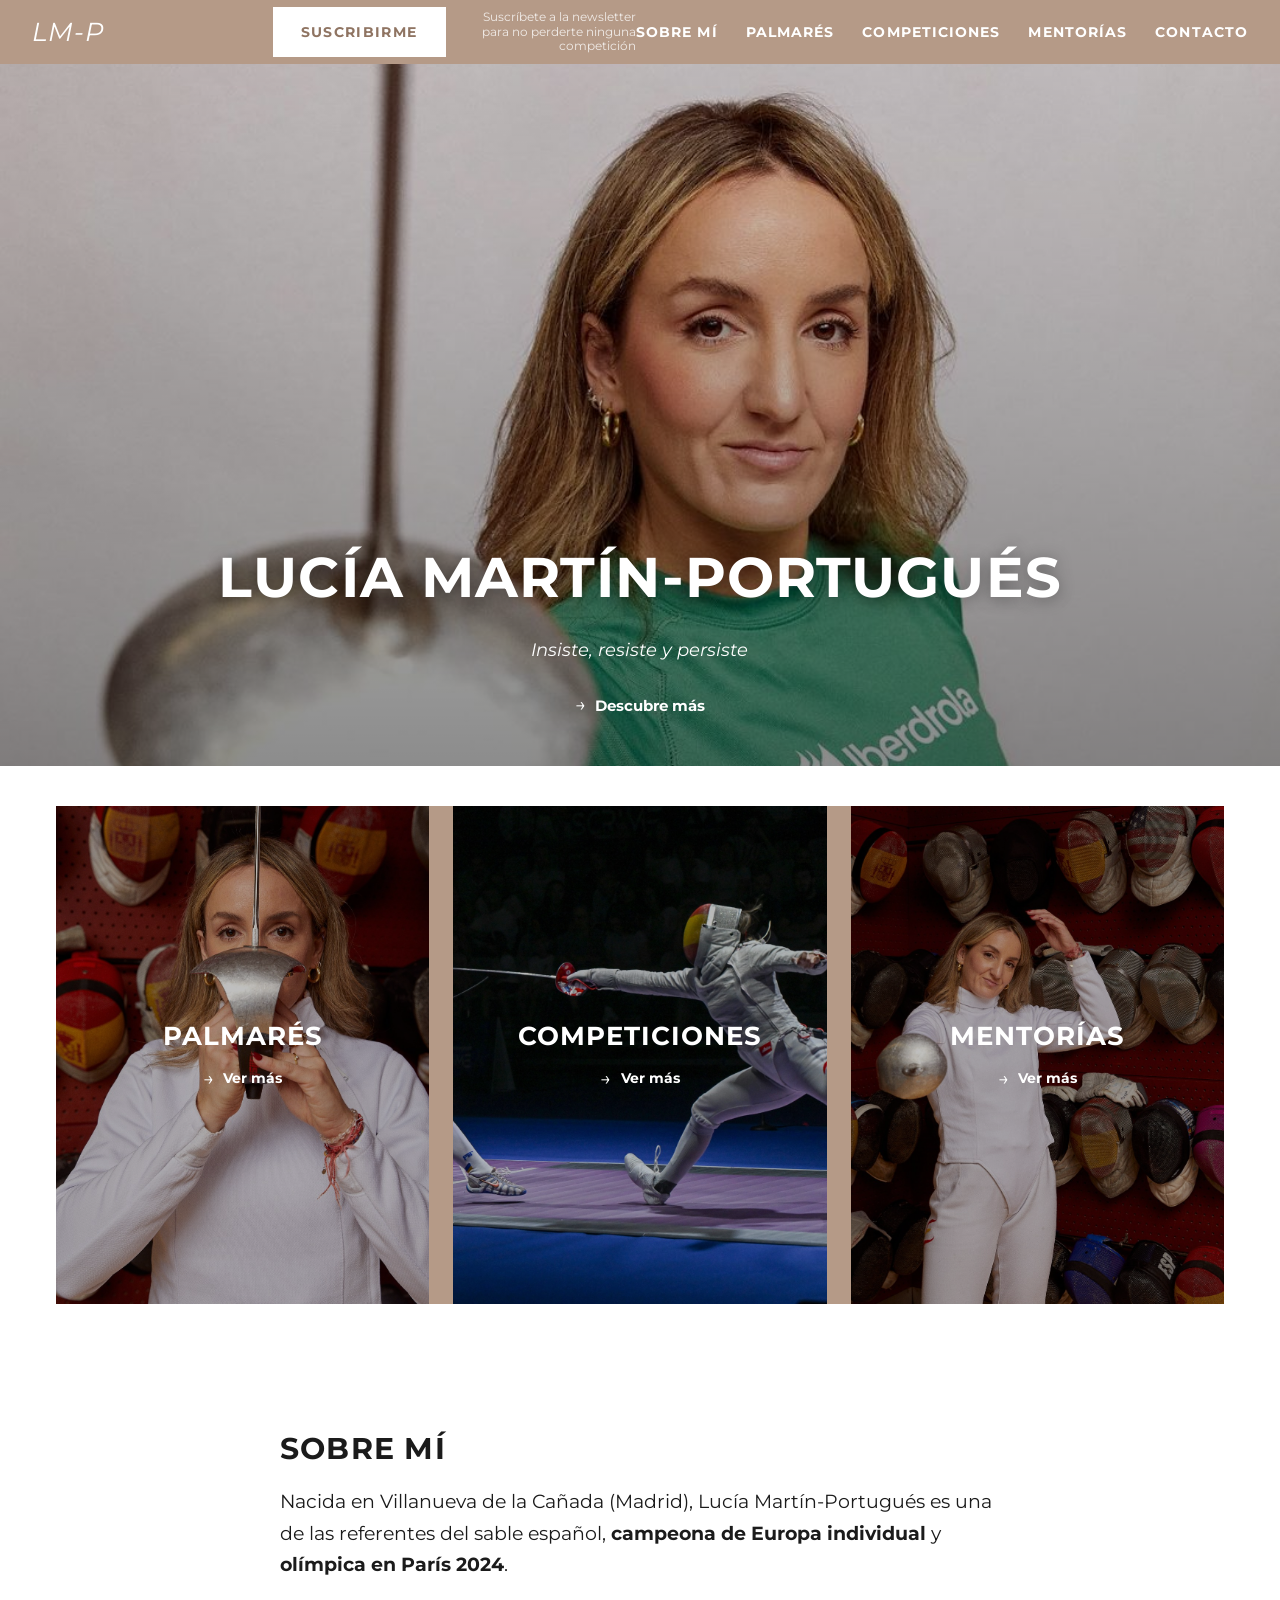
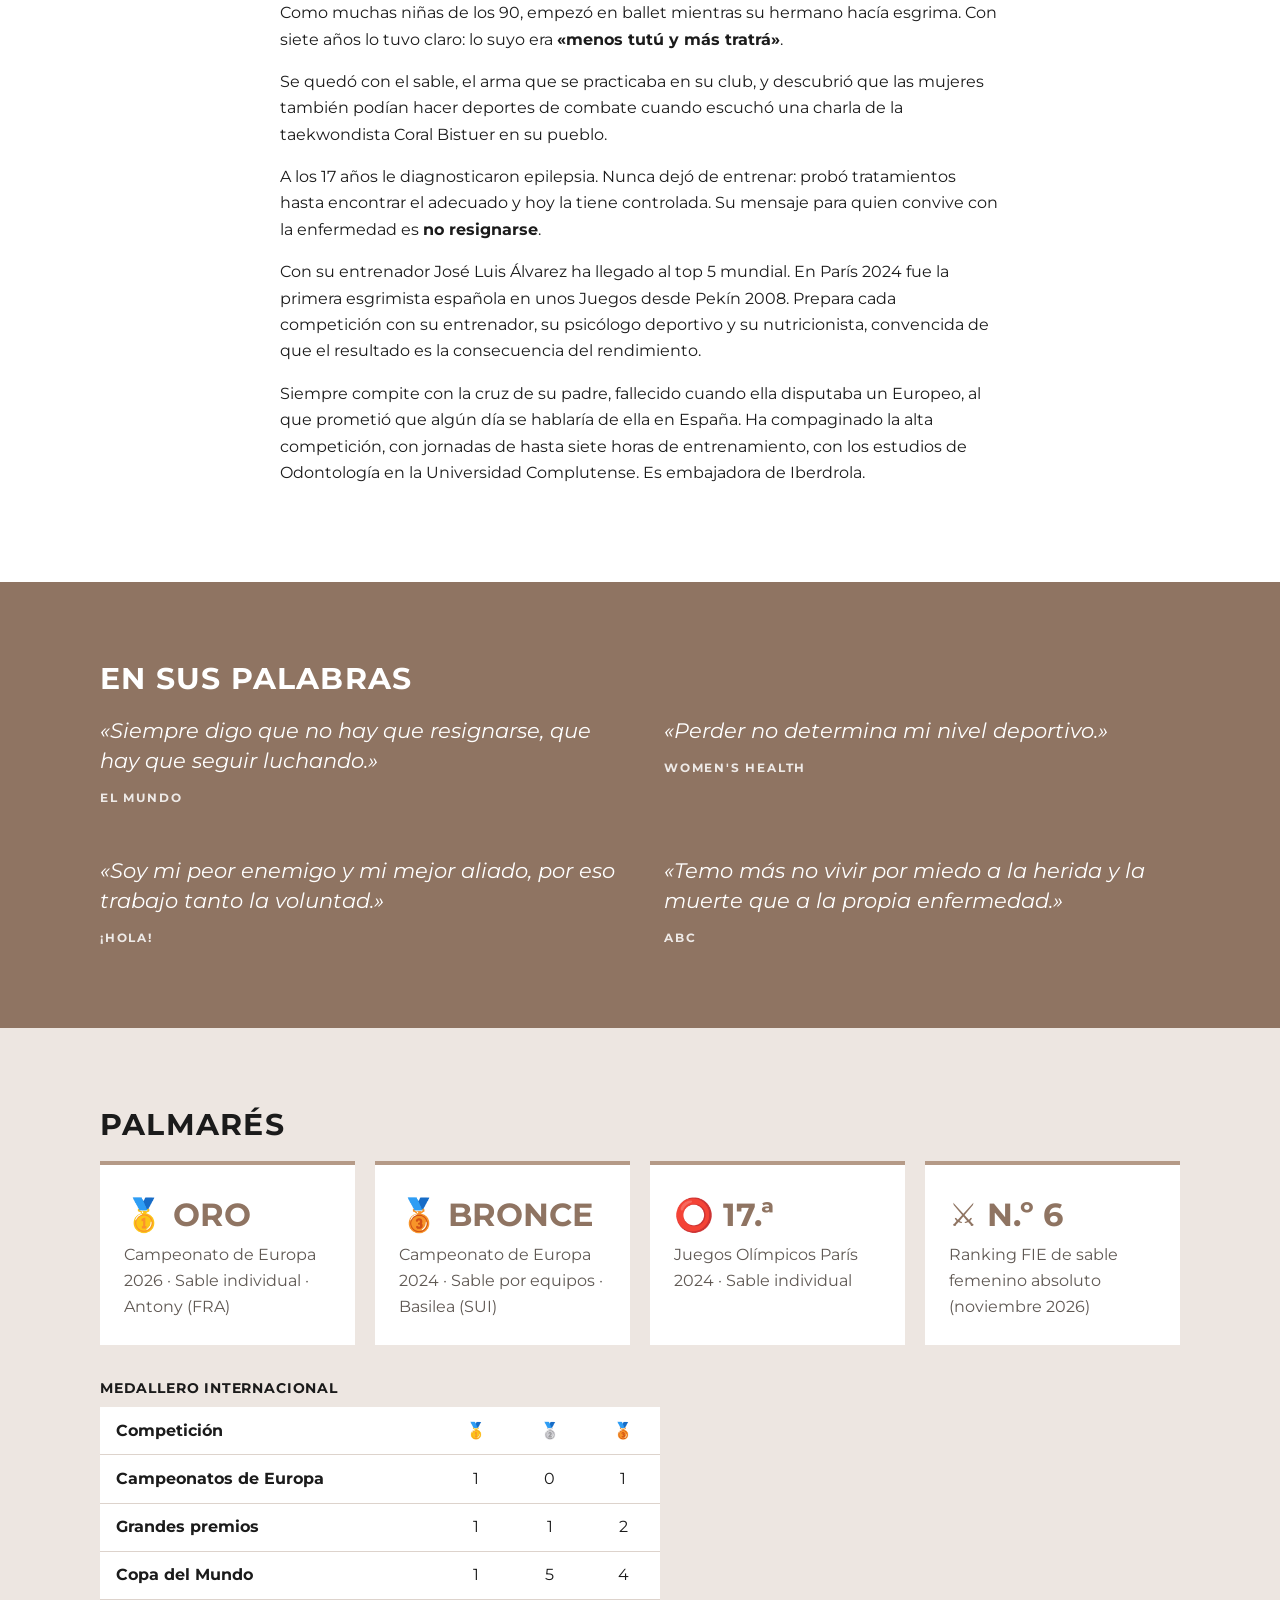
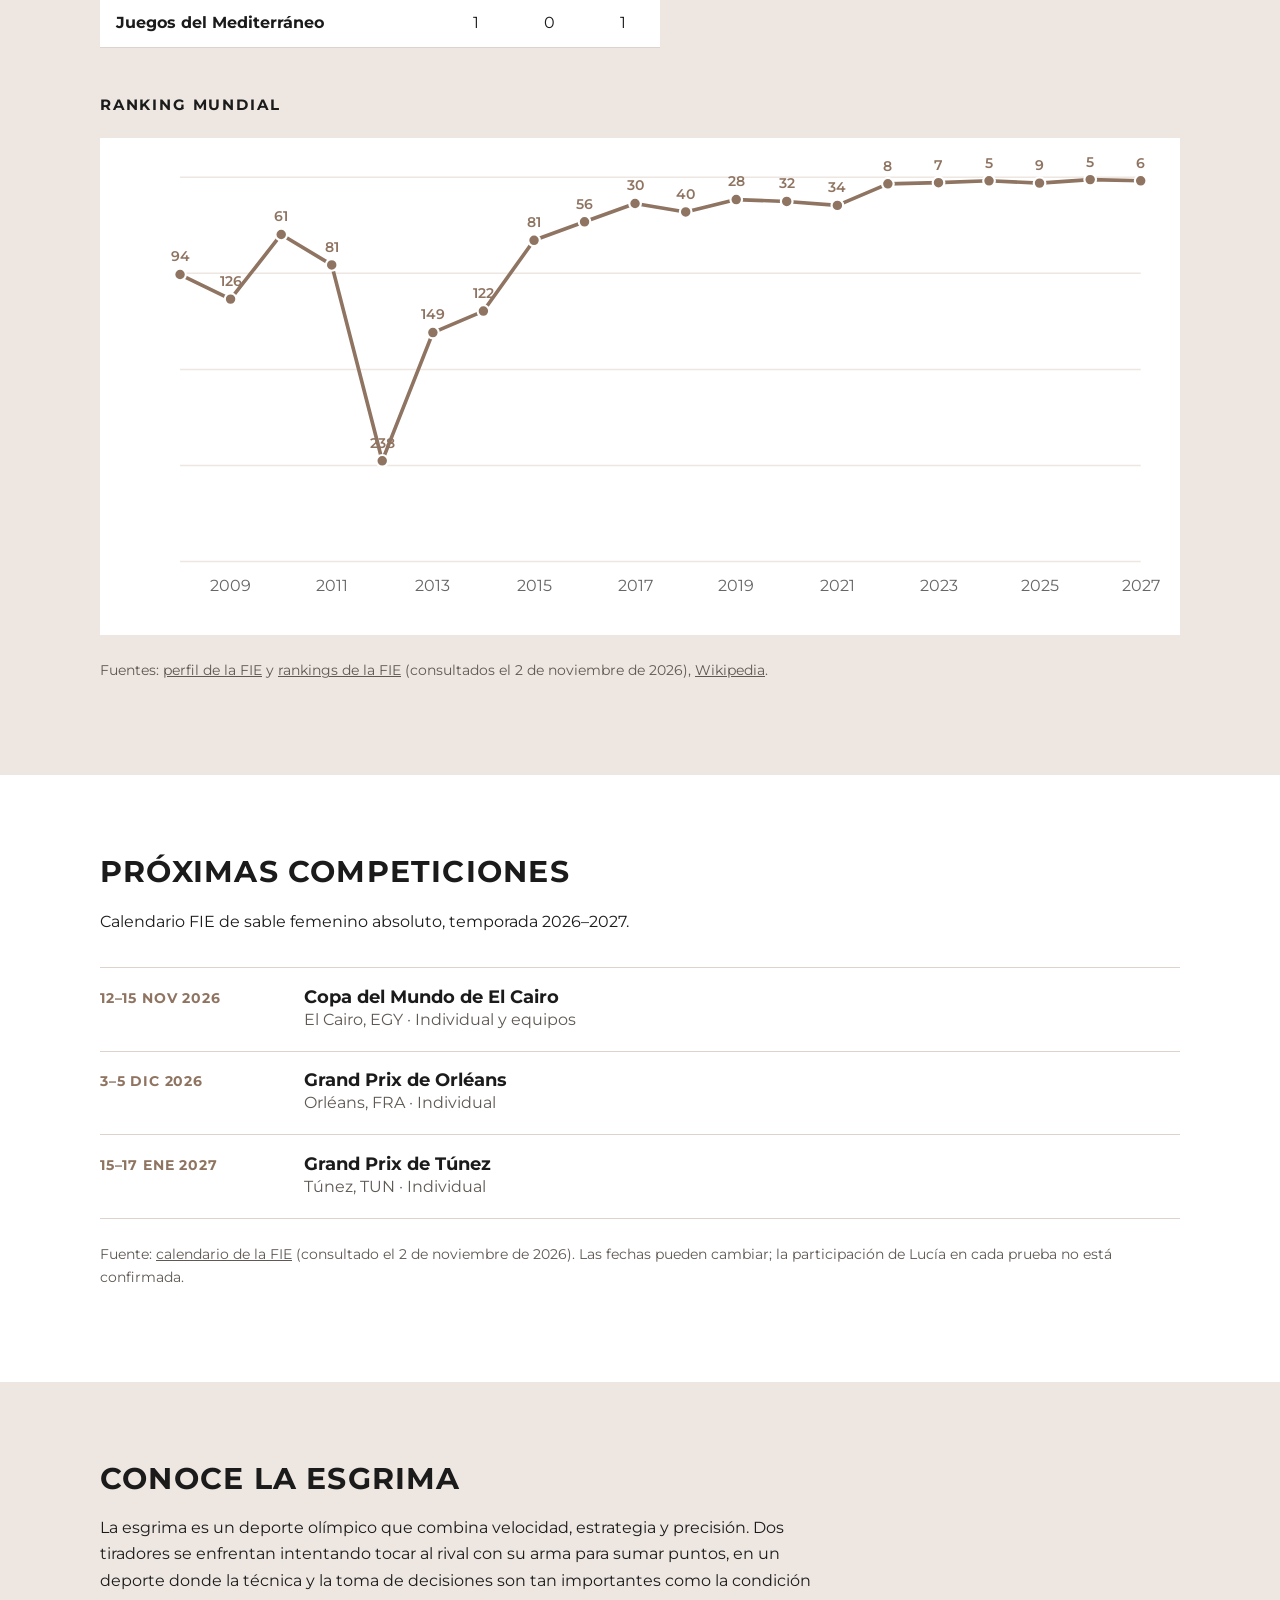
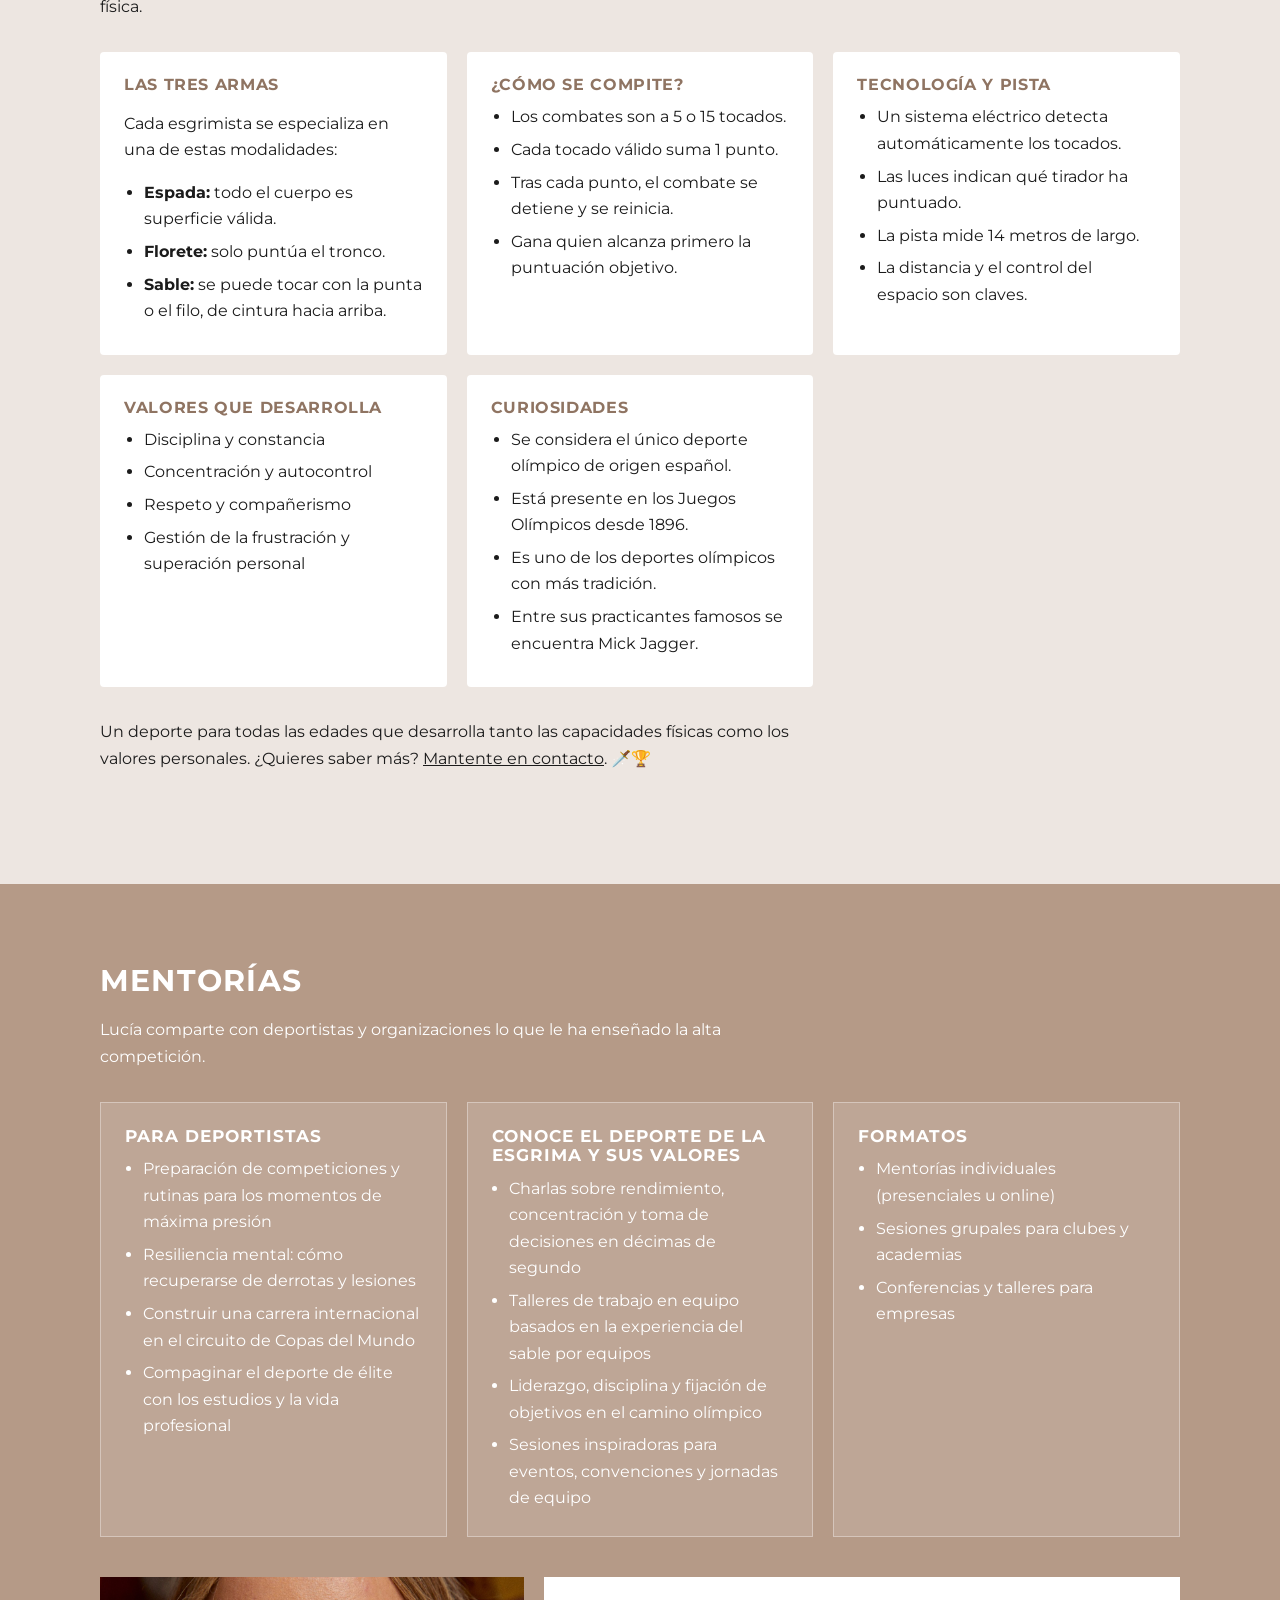
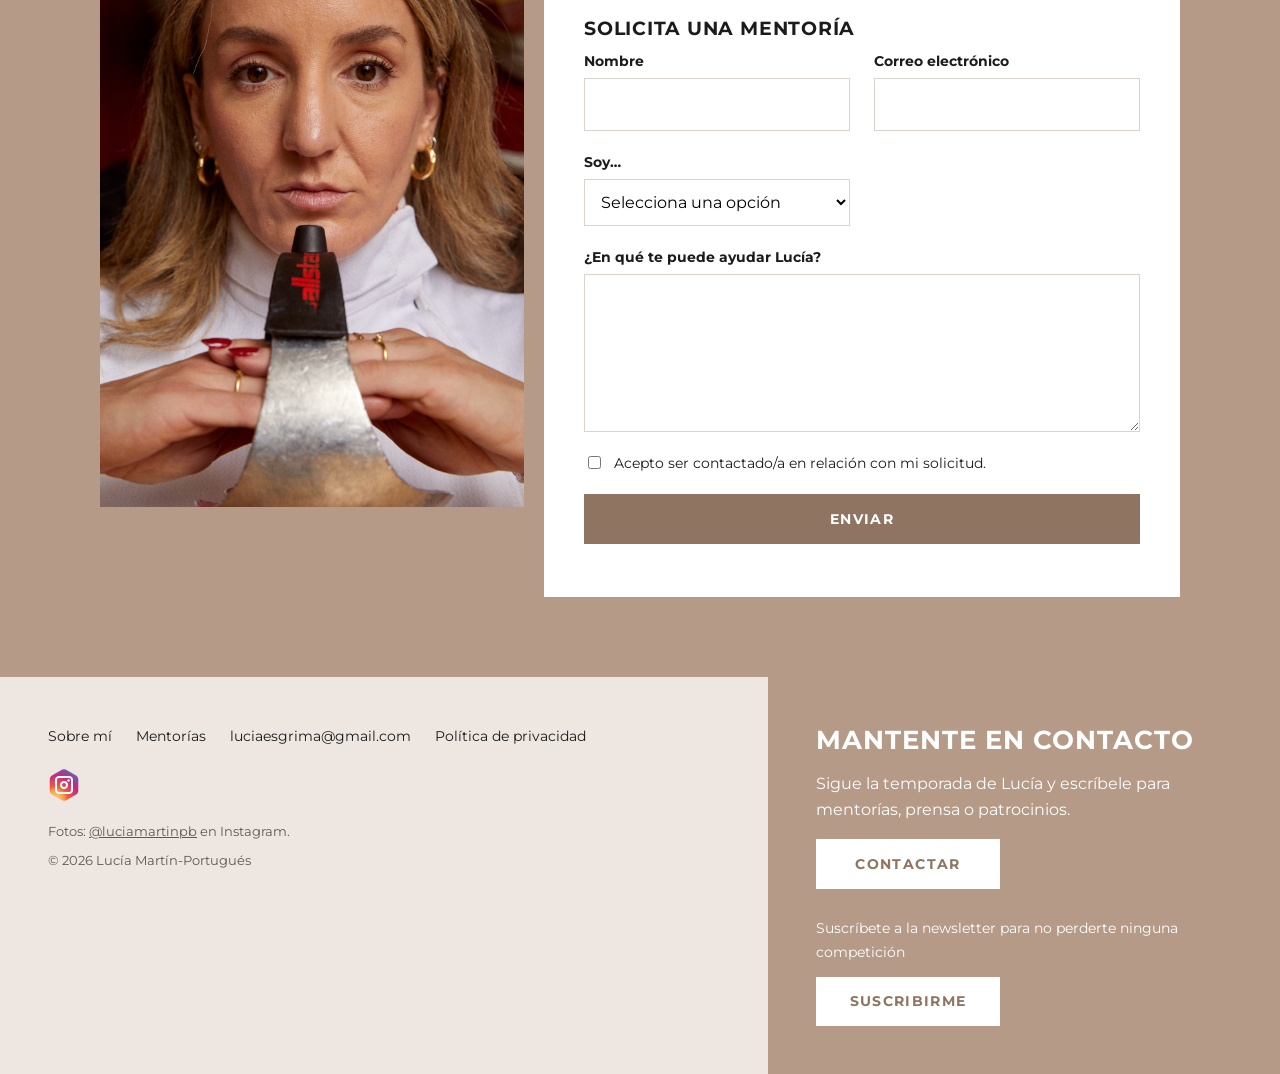
==== commit e95fdc94: "Header newsletter (SUSCRIBIRME + texto), favicon del nuevo logo e Iberdrola oculto temporalmente Co-" ====
--- a/index.html
+++ b/index.html
@@ -5,7 +5,11 @@
   <meta name="viewport" content="width=device-width, initial-scale=1">
   <title>Lucía Martín-Portugués | Esgrimista de sable</title>
   <meta name="description" content="Web oficial de la esgrimista española de sable Lucía Martín-Portugués: biografía, palmarés, próximas competiciones y mentorías para deportistas y empresas.">
-  <link rel="icon" href="favicon.svg" type="image/svg+xml">
+  <link rel="icon" href="favicon.ico" sizes="any">
+  <link rel="icon" type="image/png" sizes="16x16" href="favicon-16x16.png">
+  <link rel="icon" type="image/png" sizes="32x32" href="favicon-32x32.png">
+  <link rel="apple-touch-icon" href="apple-touch-icon.png">
+  <link rel="manifest" href="site.webmanifest">
   <link rel="preconnect" href="https://fonts.googleapis.com">
   <link rel="preconnect" href="https://fonts.gstatic.com" crossorigin>
   <link rel="stylesheet" href="https://fonts.googleapis.com/css2?family=Montserrat:ital,wght@0,400;0,500;0,600;0,700;0,800;1,400;1,600&display=swap">
@@ -17,7 +21,10 @@
   <header class="site-header">
     <div class="header-inner">
       <a class="brand" href="#top" aria-label="Lucía Martín-Portugués, inicio">LM-P</a>
-      <button class="button button-light nav-subscribe" type="button" data-newsletter-open>Suscribirme</button>
+      <div class="header-subscribe">
+        <button class="button button-light nav-subscribe" type="button" data-newsletter-open>SUSCRIBIRME</button>
+        <span class="nav-subscribe-note">Suscríbete a la newsletter para no perderte ninguna competición</span>
+      </div>
       <button class="nav-toggle" type="button" aria-controls="site-nav" aria-expanded="false" aria-label="Abrir menú">
         <span class="nav-toggle-bar"></span>
         <span class="nav-toggle-bar"></span>
@@ -424,7 +431,9 @@
       </ul>
       <ul class="social-links" aria-label="Redes sociales y patrocinadores">
         <li><a href="https://www.instagram.com/luciamartinpb/" rel="noopener" aria-label="Instagram de Lucía"><img class="social-icon" src="assets/img/instagram-logo.png" alt="Instagram" width="2048" height="2048"></a></li>
-        <li><img class="sponsor-icon" src="assets/img/iberdrola-logo.png" alt="Iberdrola, patrocinador" width="600" height="600"></li>
+        <!-- TEMPORAL: logo de Iberdrola oculto a petición del usuario.
+           Para reactivarlo, descomentar la línea inferior. -->
+      <!-- <li><img class="sponsor-icon" src="assets/img/iberdrola-logo.png" alt="Iberdrola, patrocinador" width="600" height="600"></li> -->
       </ul>
       <p class="credits">
         Fotos: <a href="https://www.instagram.com/luciamartinpb/" rel="noopener">@luciamartinpb</a> en Instagram.
@@ -435,21 +444,20 @@
       <h2>Mantente en contacto</h2>
       <p>Sigue la temporada de Lucía y escríbele para mentorías, prensa o patrocinios.</p>
       <a class="button button-light" href="#mentoring">Contactar</a>
-      <p class="newsletter-note">Suscríbete a la newsletter para no perderte las próximas competiciones, los vídeos en directo y los resultados.</p>
+      <p class="newsletter-note">Suscríbete a la newsletter para no perderte ninguna competición</p>
       <button class="button button-light" type="button" data-newsletter-open>Suscribirme</button>
     </div>
   </footer>
 
-  <!-- Newsletter: modal con formulario de suscripción gestionado por Brevo.
-       PENDIENTE: sustituir el action por la URL real del formulario de Brevo
-       (Brevo → Marketing → Formularios → código de inserción → URL del <form>).
-       Mientras tanto, js/main.js detecta el placeholder y muestra un aviso. -->
+  <!-- Newsletter: modal con formulario de suscripción gestionado por Brevo
+       (lista «Newsletter web»; el action es la URL pública del <form> del
+       código de inserción de Brevo). -->
   <dialog id="newsletter-modal" class="modal" aria-labelledby="nl-title">
     <div class="modal-card">
       <button class="modal-close" type="button" aria-label="Cerrar">×</button>
       <h2 id="nl-title">Únete a nuestra newsletter</h2>
       <p>Suscríbete a la newsletter para no perderte las próximas competiciones, los vídeos en directo y los resultados.</p>
-      <form class="contact-form" id="newsletter-form" action="PENDIENTE-ENDPOINT-BREVO" method="POST">
+      <form class="contact-form" id="newsletter-form" action="https://d9a076fe.sibforms.com/serve/[base64]" method="POST">
         <div class="form-row">
           <label for="nl-email">Correo electrónico</label>
           <input id="nl-email" name="EMAIL" type="email" autocomplete="email" required>
@@ -459,12 +467,14 @@
           <input id="nl-captcha" name="captcha" type="text" inputmode="numeric" autocomplete="off" required>
         </div>
         <!-- Honeypot anti-spam: oculto para usuarios, lo rellenan los bots -->
+        <input type="hidden" name="locale" value="es">
         <div class="hp-field" aria-hidden="true">
           <label for="nl-gotcha">No rellenar</label>
           <input id="nl-gotcha" name="_gotcha" type="text" tabindex="-1" autocomplete="off">
+          <input name="email_address_check" type="text" tabindex="-1" autocomplete="off">
         </div>
         <div class="form-row form-row-full checkbox-row">
-          <input id="nl-consent" name="consent" type="checkbox" required>
+          <input id="nl-consent" name="OPT_IN" type="checkbox" value="1" required>
           <label for="nl-consent">He leído y acepto recibir por correo electrónico la newsletter de Lucía Martín-Portugués, que podrá incluir contenidos editoriales, novedades, recomendaciones e información comercial y promociones sobre productos y servicios propios y de terceros. Entiendo que los envíos serán esporádicos y que puedo darme de baja en cualquier momento. He leído la <a href="privacidad.html">Política de privacidad</a>.</label>
         </div>
         <div class="form-row form-row-full">
--- a/css/styles.css
+++ b/css/styles.css
@@ -160,10 +160,31 @@
   opacity: 0.75;
 }
 
+.header-subscribe {
+  display: flex;
+  align-items: center;
+  gap: 0.9rem;
+  margin-left: auto;
+}
+
 .nav-subscribe {
-  margin: 0 auto 0 1rem;
   padding: 0.5rem 1.1rem;
   font-size: 0.75rem;
+}
+
+.nav-subscribe-note {
+  display: none;
+  max-width: 11rem;
+  font-size: 0.72rem;
+  line-height: 1.3;
+  color: rgba(255, 255, 255, 0.8);
+  text-align: right;
+}
+
+@media (min-width: 1280px) {
+  .nav-subscribe-note {
+    display: block;
+  }
 }
 
 /* ===== Shared UI ===== */
@@ -575,6 +596,16 @@
   color: var(--color-muted);
 }
 
+.form-status.is-success {
+  margin-top: 1rem;
+  padding: 0.9rem 1rem;
+  font-size: 1rem;
+  font-weight: 600;
+  color: var(--color-taupe-dark);
+  background: var(--color-bg-soft);
+  border-radius: 4px;
+}
+
 /* ===== Footer ===== */
 .site-footer {
   display: grid;
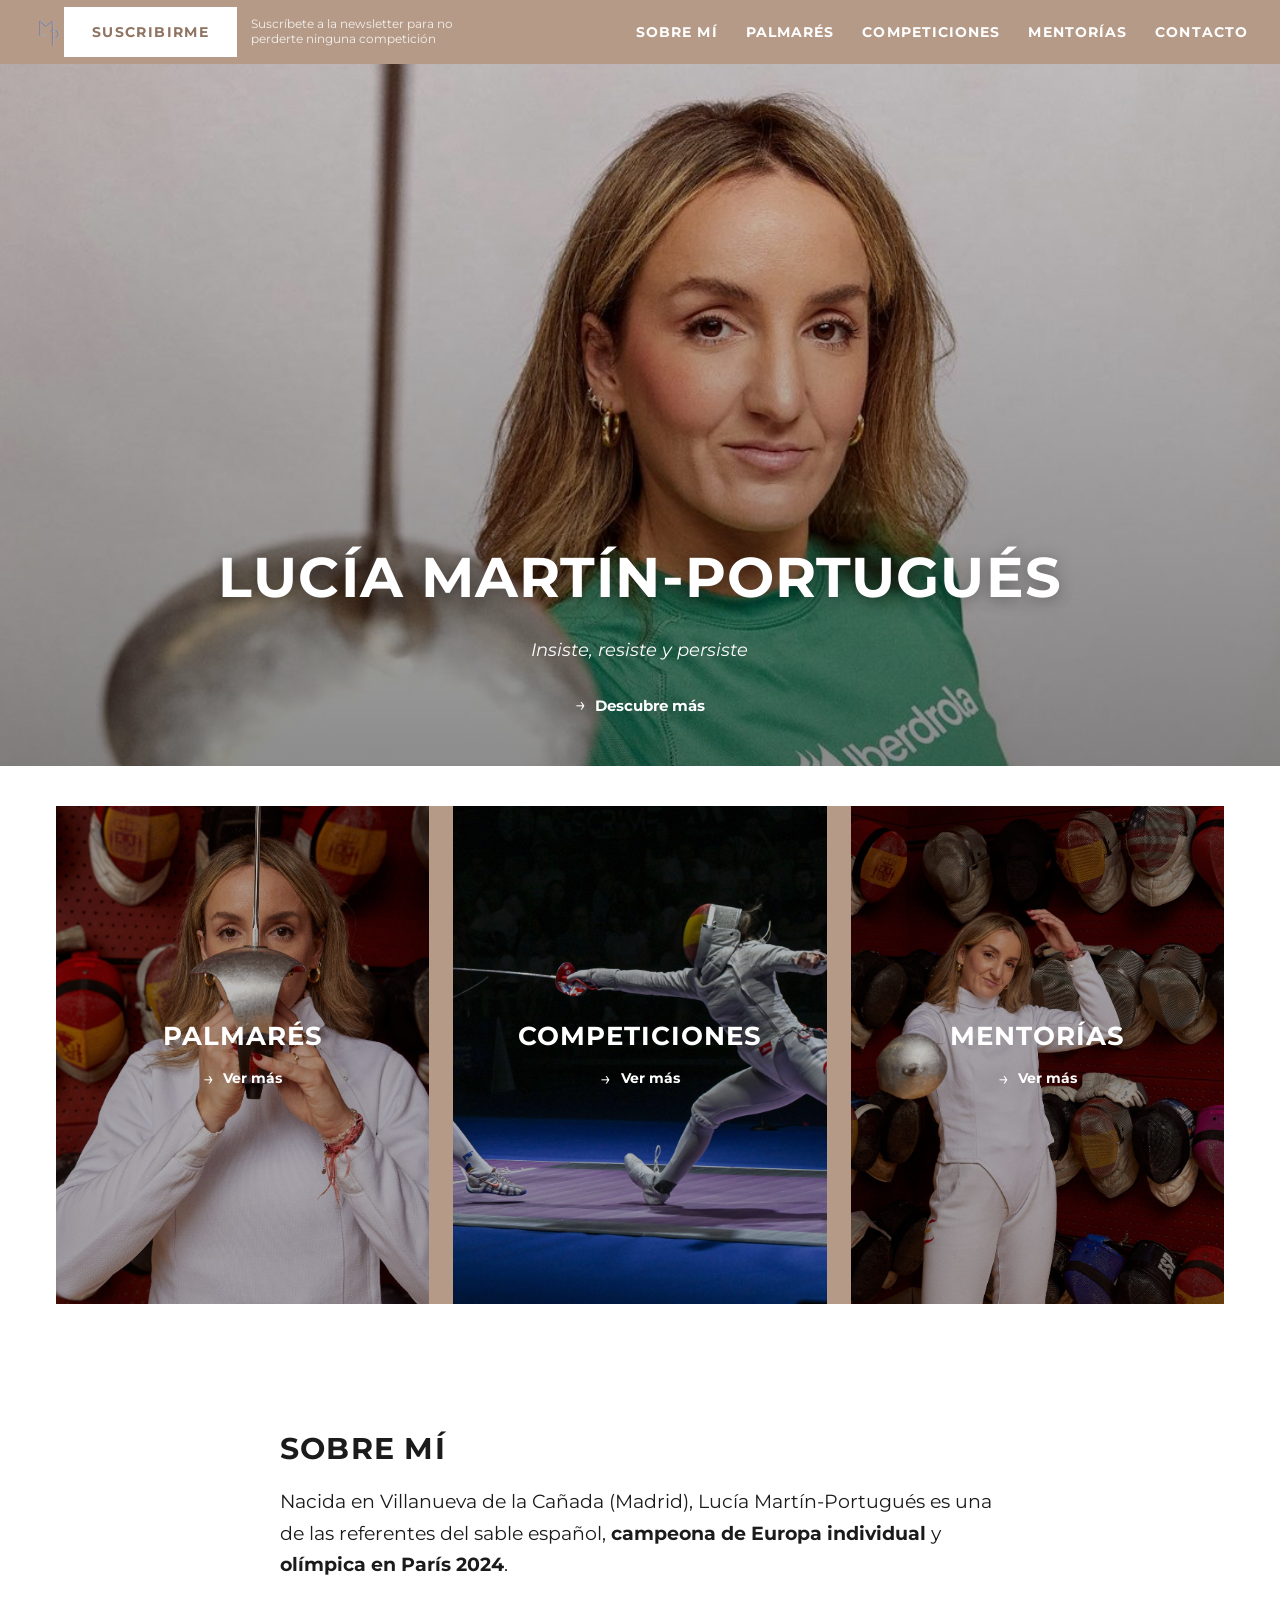
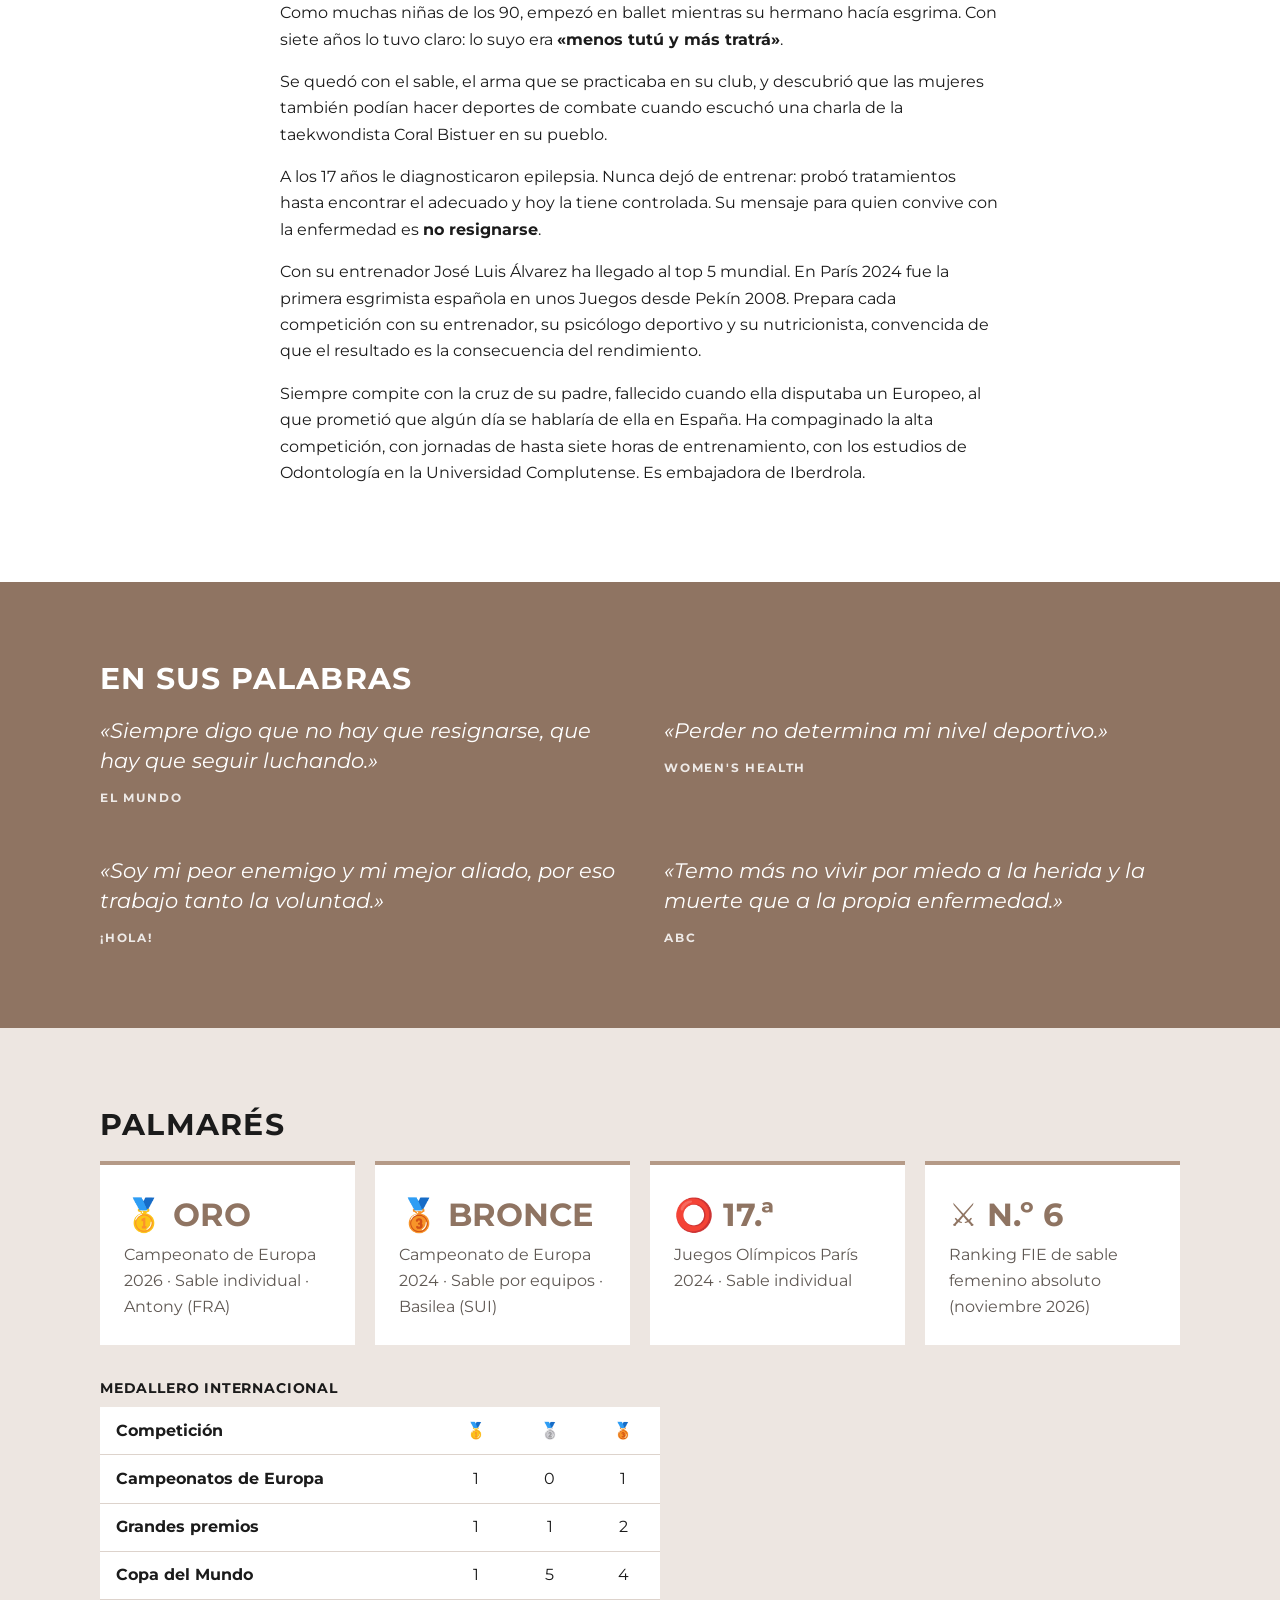
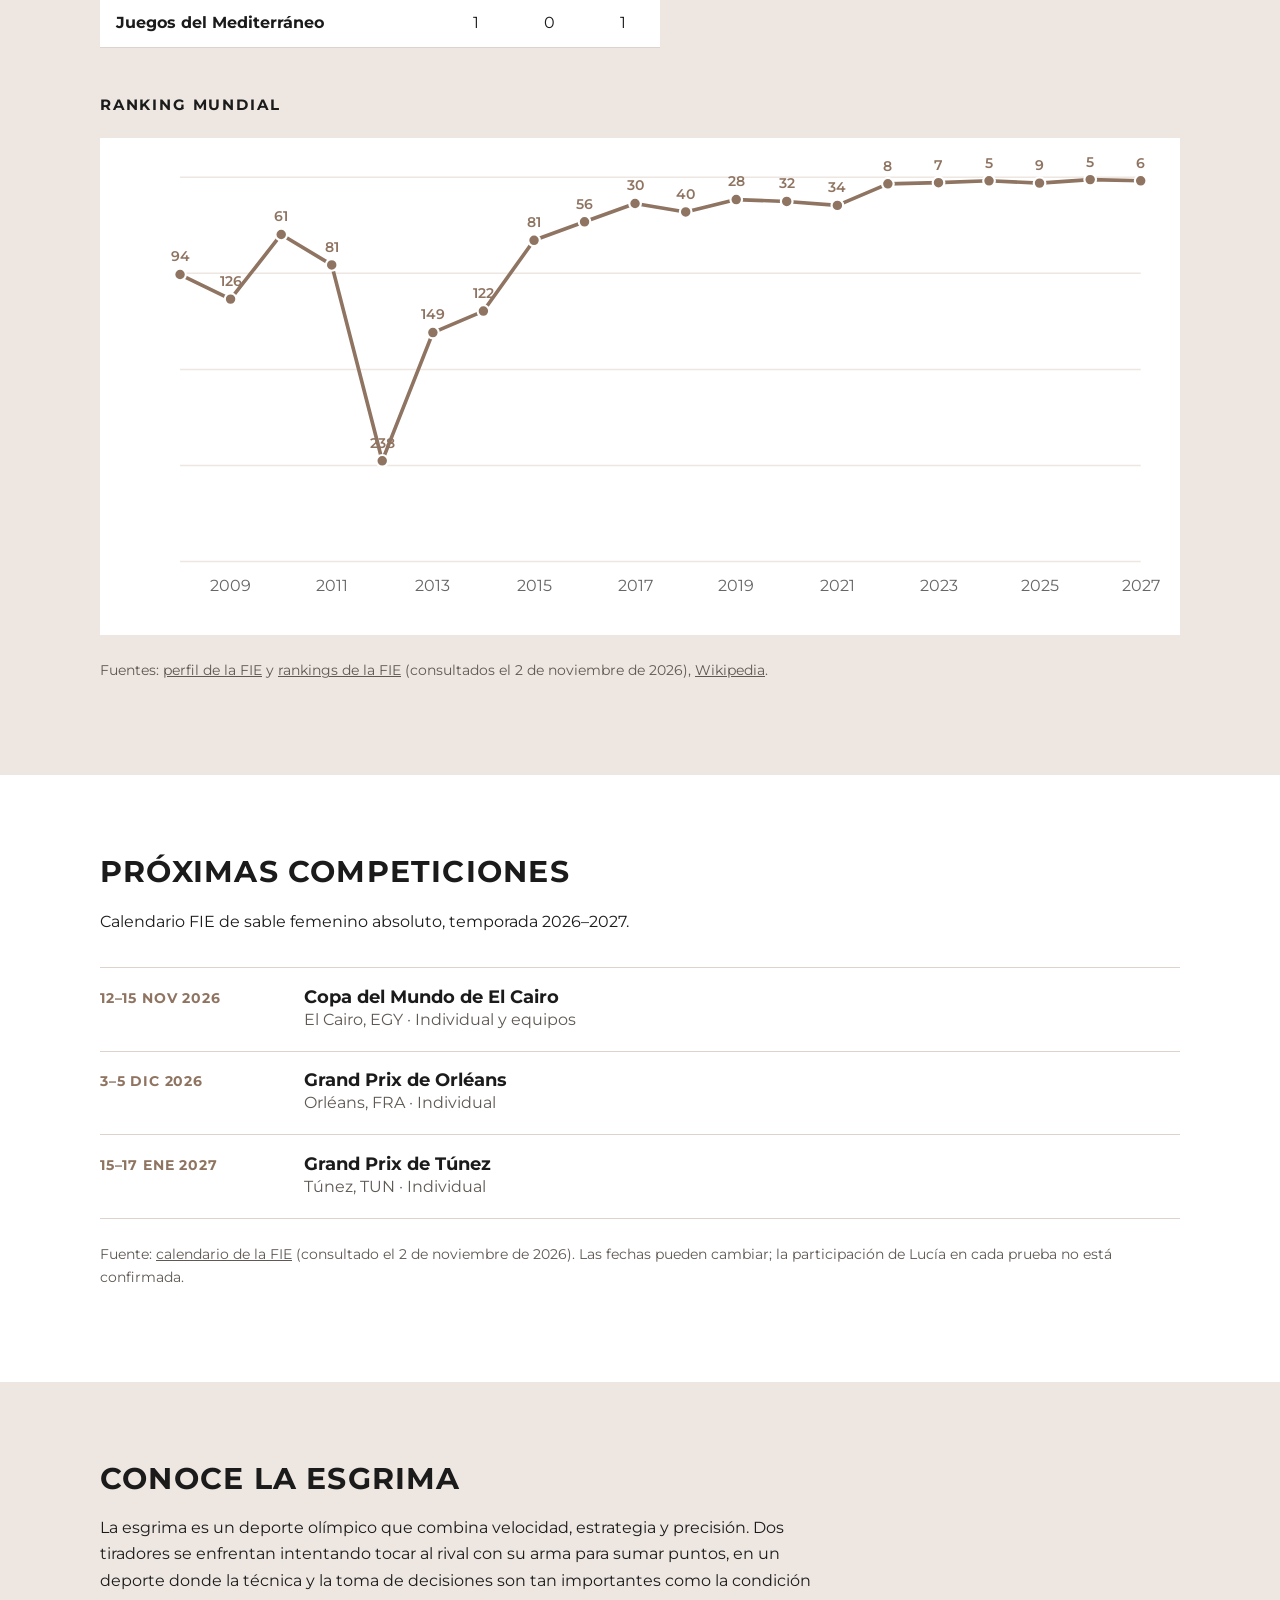
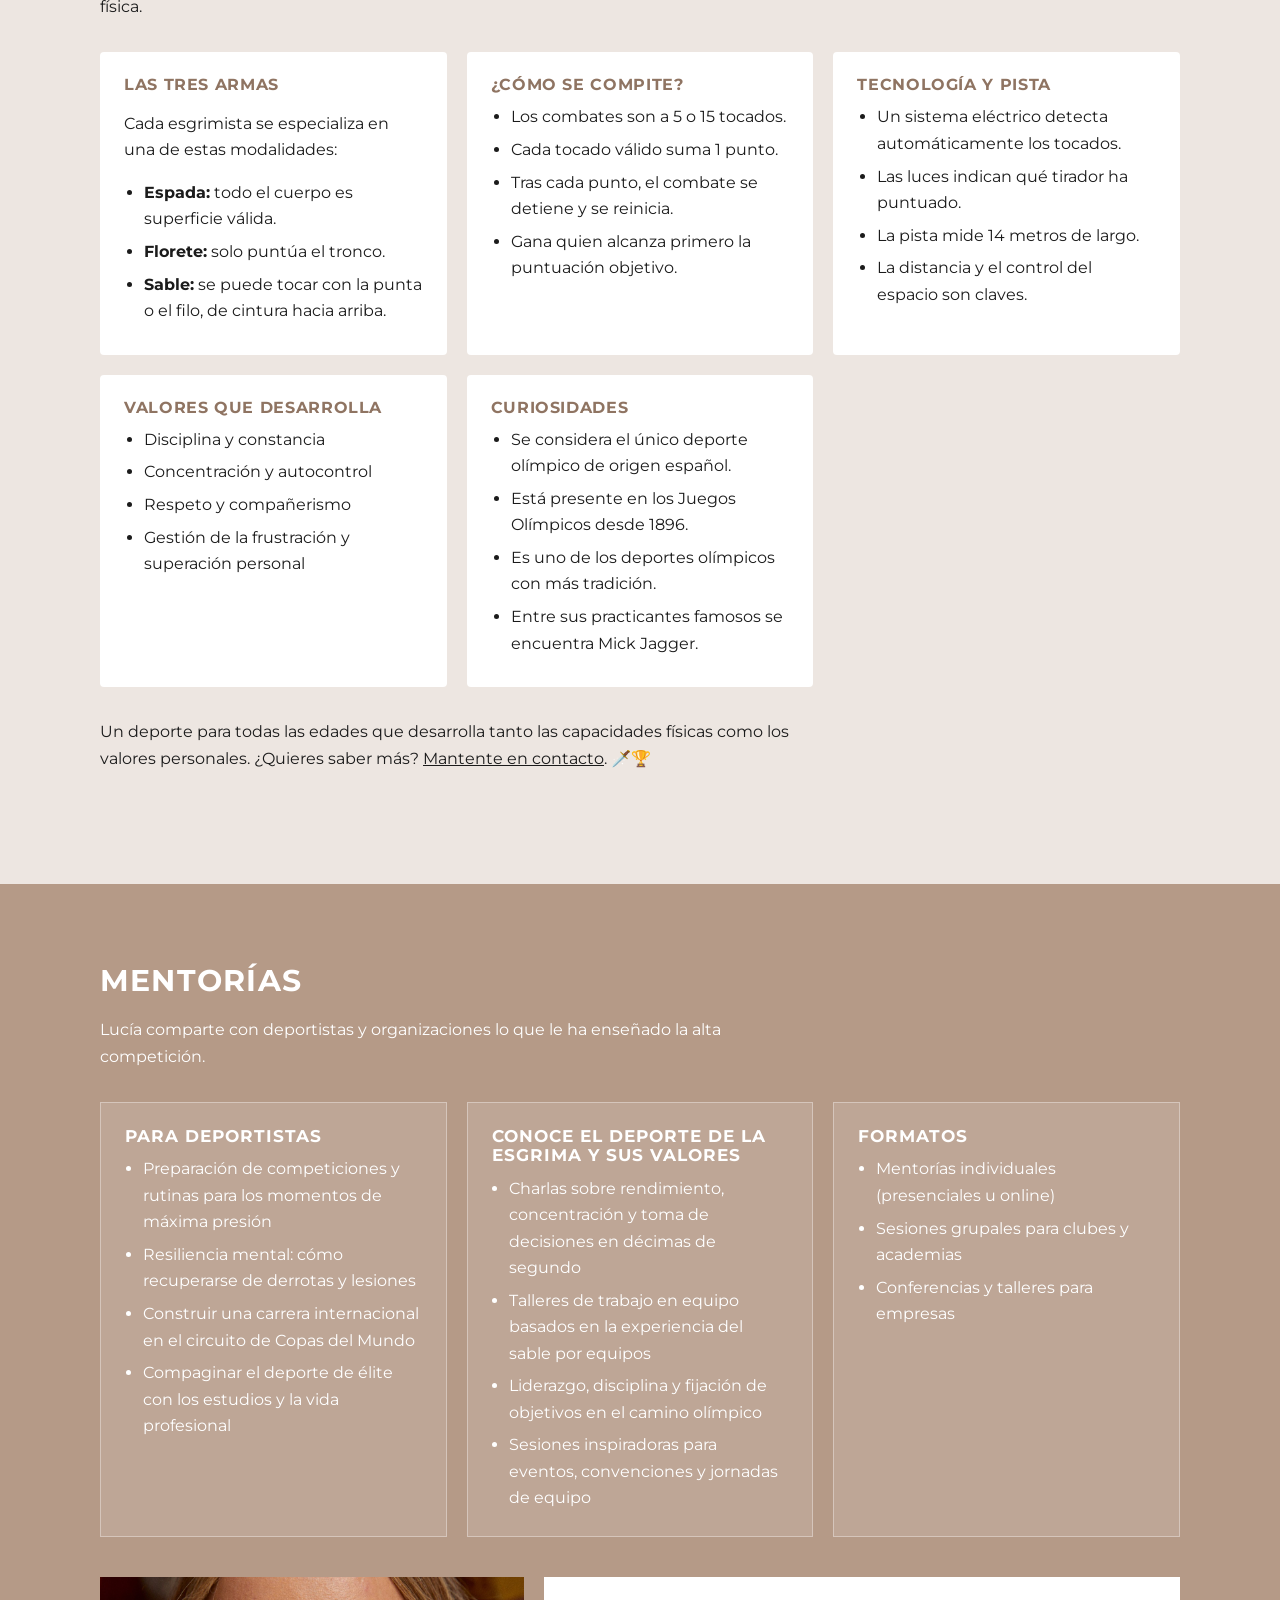
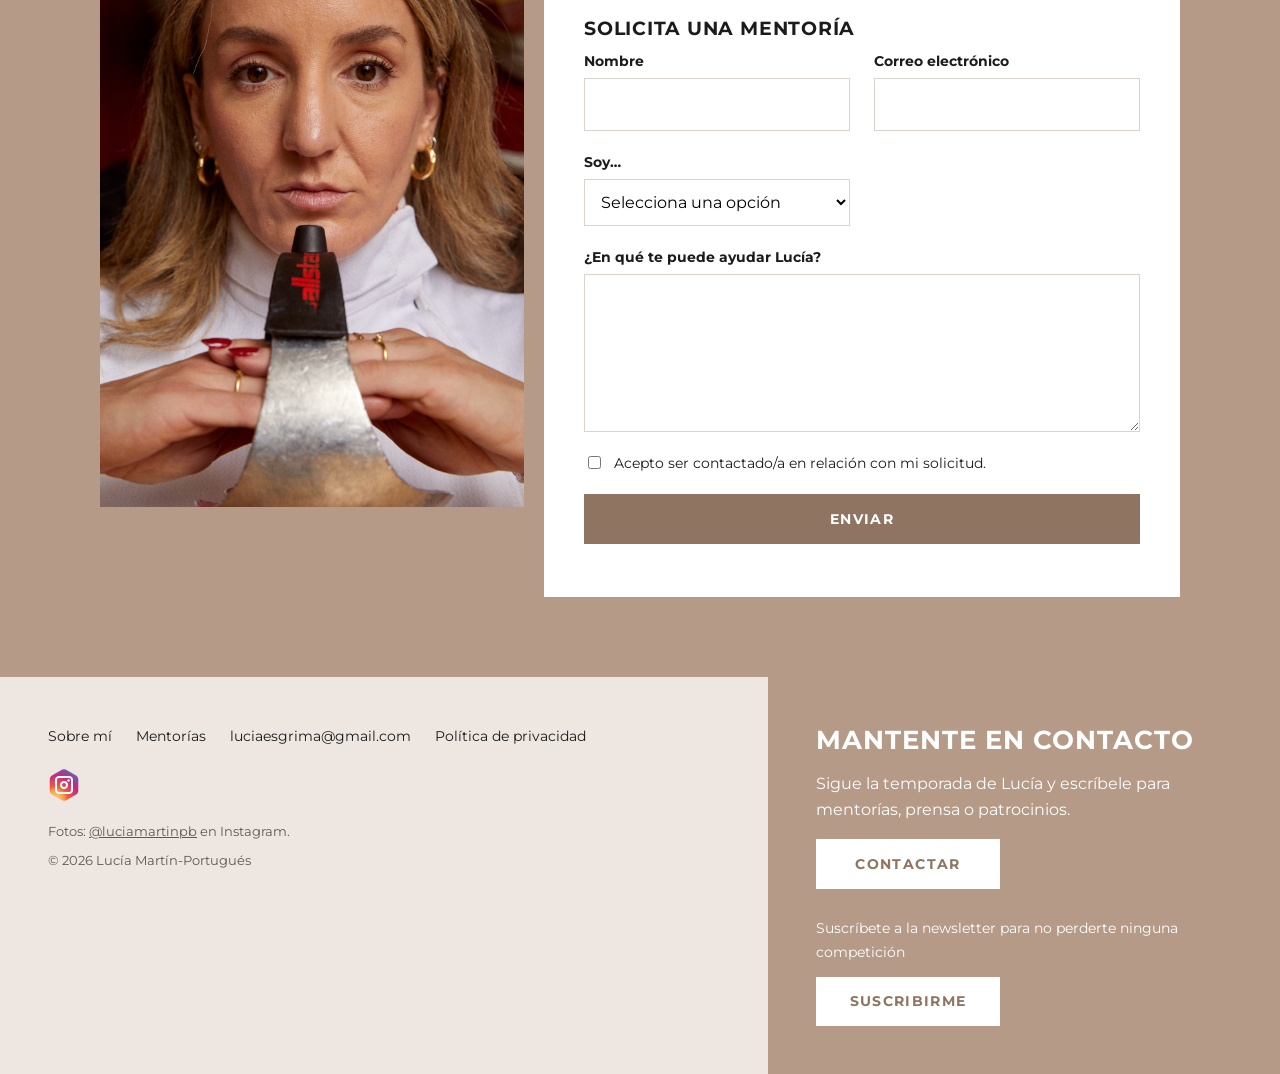
==== commit 33daeca4: "Header: logo del favicon como marca, SUSCRIBIRME junto a la marca y texto newsletter en una línea Co" ====
--- a/index.html
+++ b/index.html
@@ -20,7 +20,7 @@
 
   <header class="site-header">
     <div class="header-inner">
-      <a class="brand" href="#top" aria-label="Lucía Martín-Portugués, inicio">LM-P</a>
+      <a class="brand" href="#top" aria-label="Lucía Martín-Portugués, inicio"><img src="favicon-32x32.png" alt="Lucía Martín-Portugués" width="32" height="32"></a>
       <div class="header-subscribe">
         <button class="button button-light nav-subscribe" type="button" data-newsletter-open>SUSCRIBIRME</button>
         <span class="nav-subscribe-note">Suscríbete a la newsletter para no perderte ninguna competición</span>
--- a/css/styles.css
+++ b/css/styles.css
@@ -104,11 +104,14 @@
 }
 
 .brand {
-  font-family: var(--font-sans);
-  font-style: italic;
-  font-size: 1.6rem;
-  letter-spacing: 0.04em;
-  text-decoration: none;
+  display: inline-flex;
+  align-items: center;
+}
+
+.brand img {
+  display: block;
+  width: 32px;
+  height: 32px;
 }
 
 .nav-toggle {
@@ -164,7 +167,7 @@
   display: flex;
   align-items: center;
   gap: 0.9rem;
-  margin-left: auto;
+  margin-right: auto;
 }
 
 .nav-subscribe {
@@ -174,14 +177,23 @@
 
 .nav-subscribe-note {
   display: none;
-  max-width: 11rem;
-  font-size: 0.72rem;
+  font-size: 0.85rem;
   line-height: 1.3;
-  color: rgba(255, 255, 255, 0.8);
-  text-align: right;
-}
-
-@media (min-width: 1280px) {
+  color: rgba(255, 255, 255, 0.85);
+  white-space: nowrap;
+}
+
+/* 1280–1439 px: el texto no cabe en una línea, se muestra en dos líneas pequeñas */
+@media (min-width: 1280px) and (max-width: 1439px) {
+  .nav-subscribe-note {
+    display: block;
+    max-width: 13rem;
+    font-size: 0.72rem;
+    white-space: normal;
+  }
+}
+
+@media (min-width: 1440px) {
   .nav-subscribe-note {
     display: block;
   }
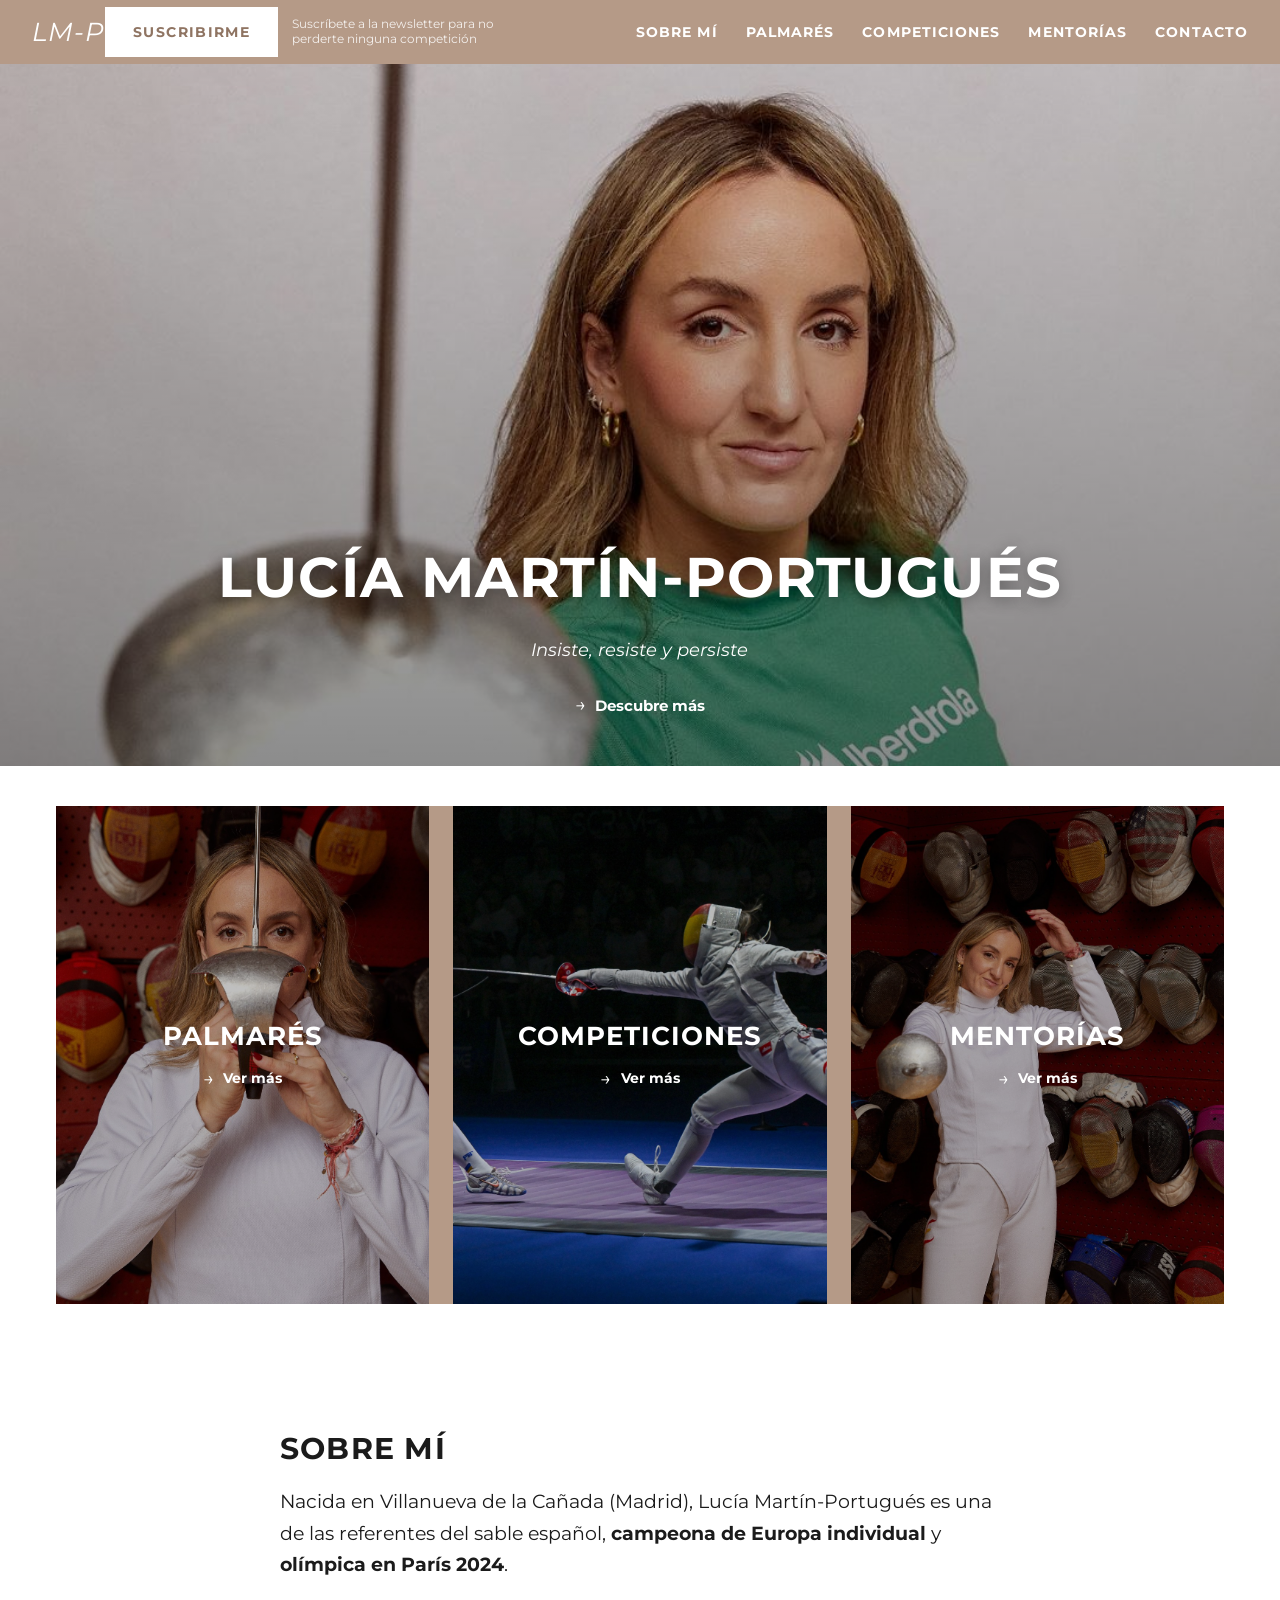
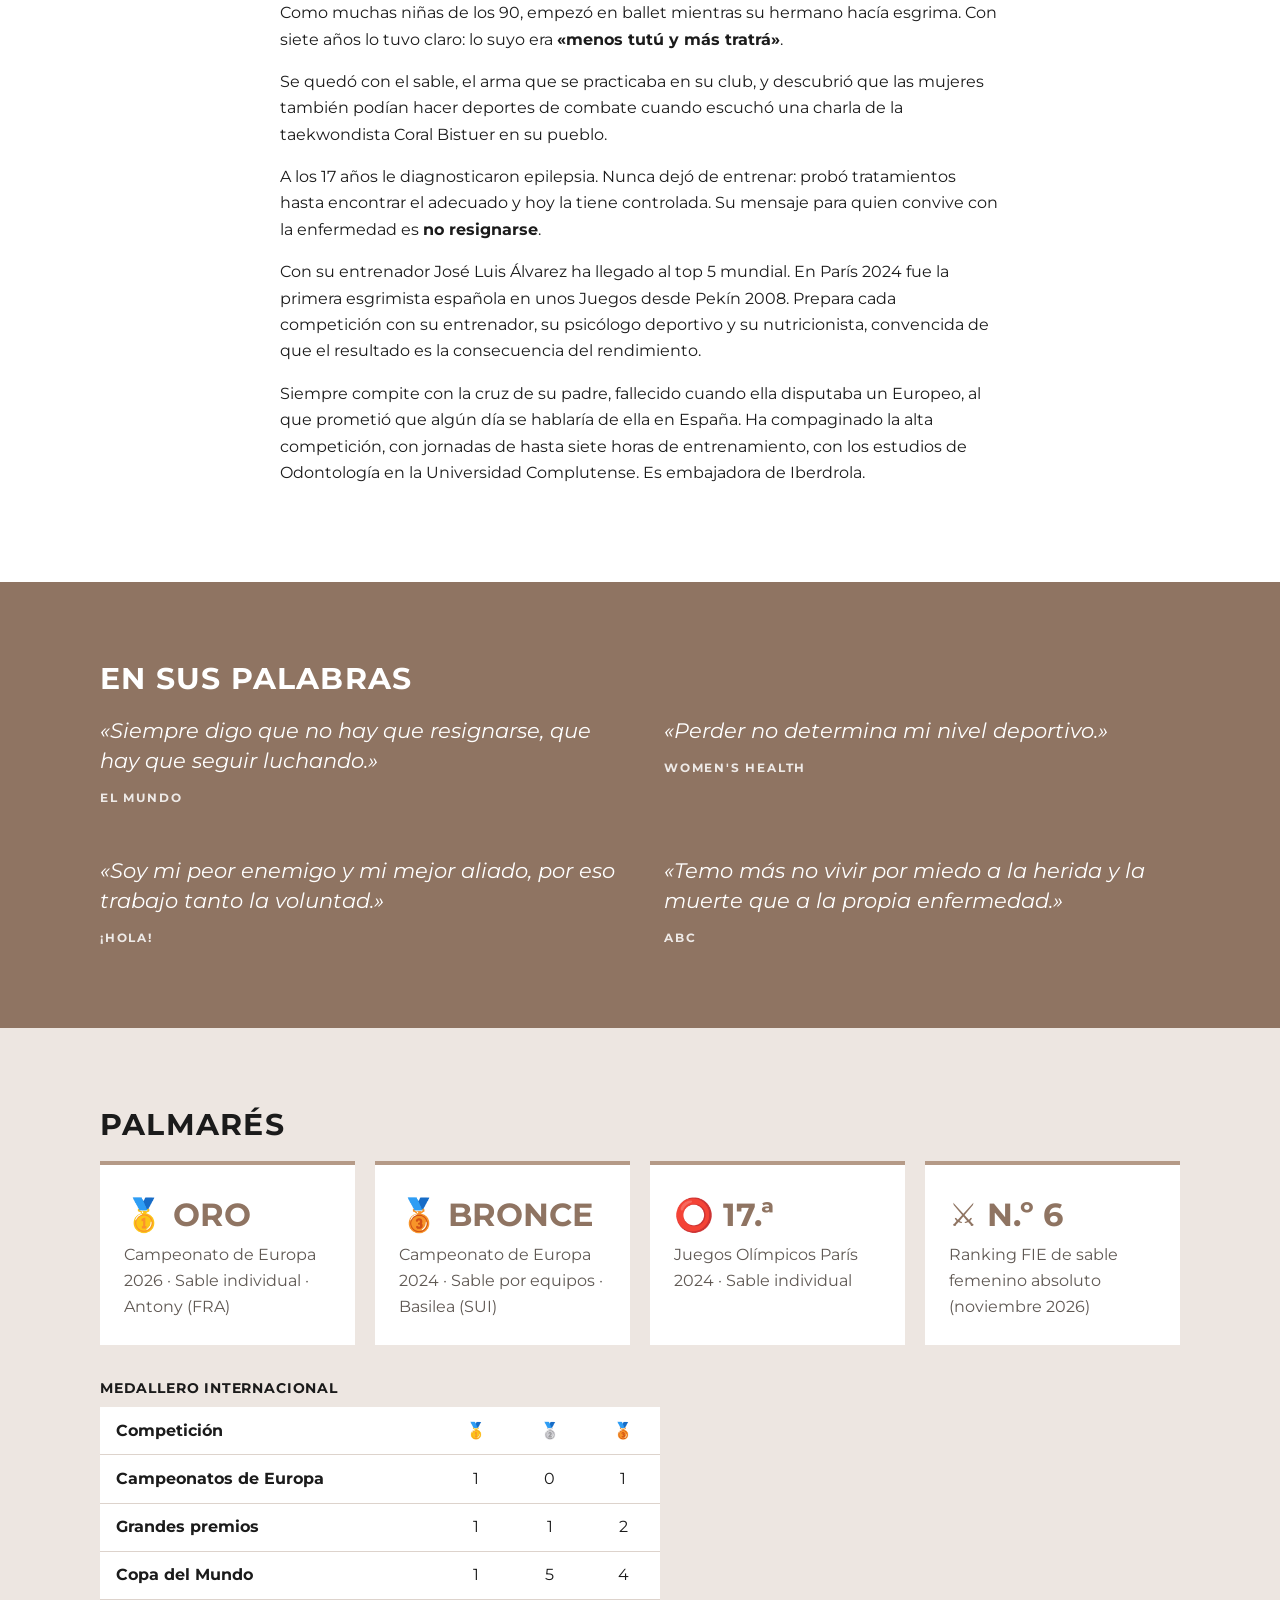
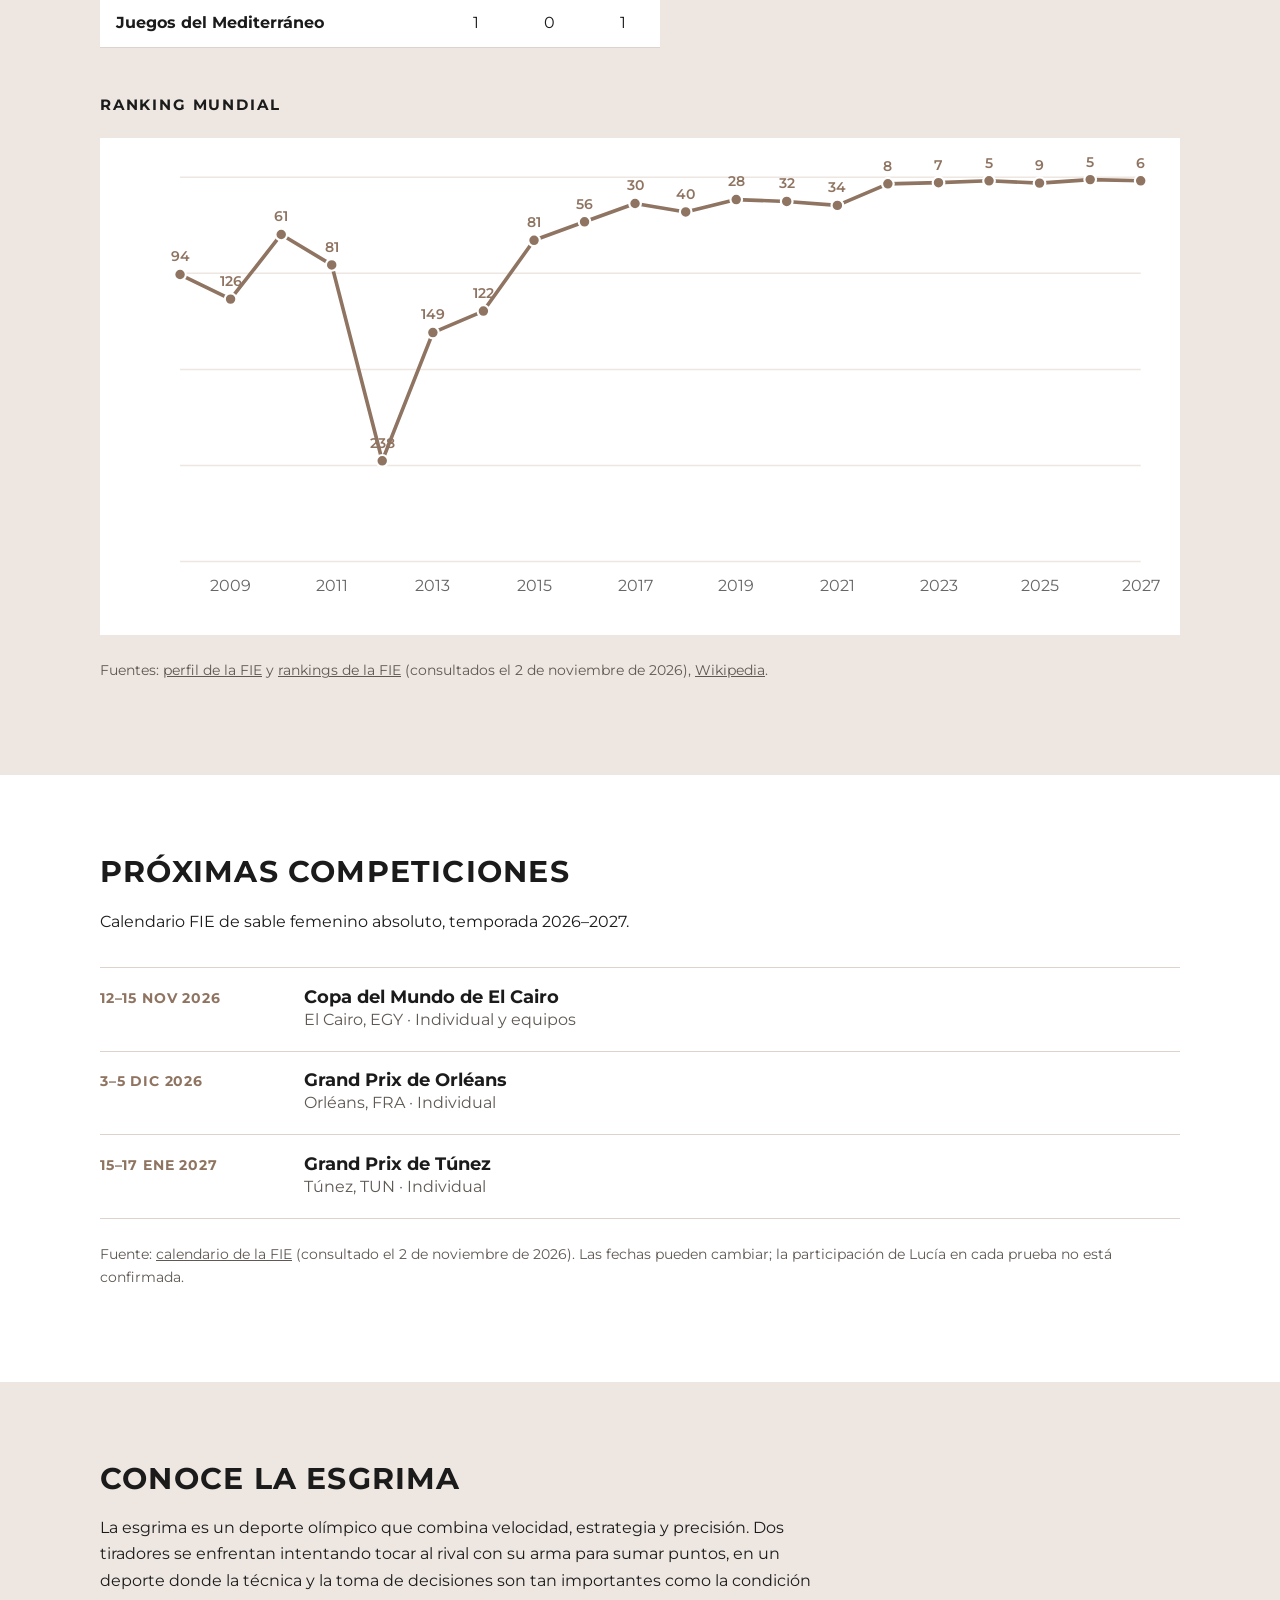
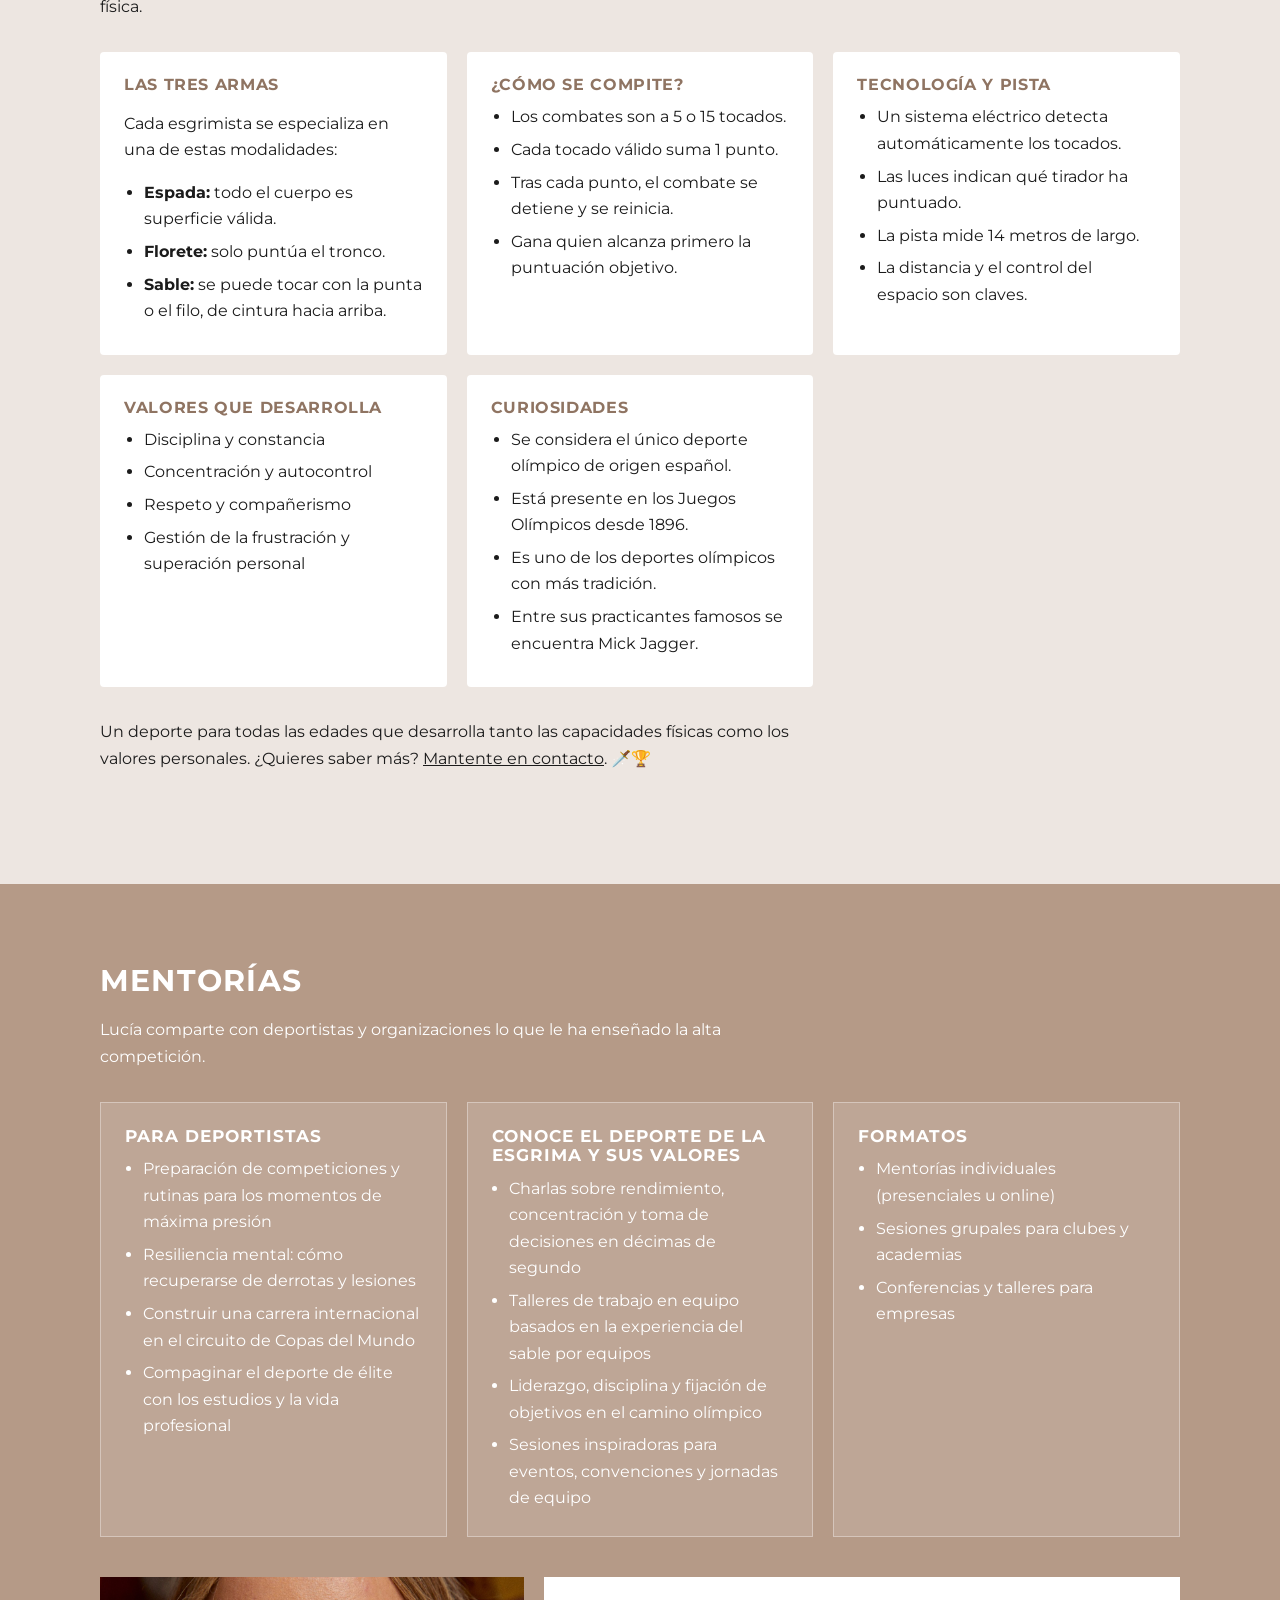
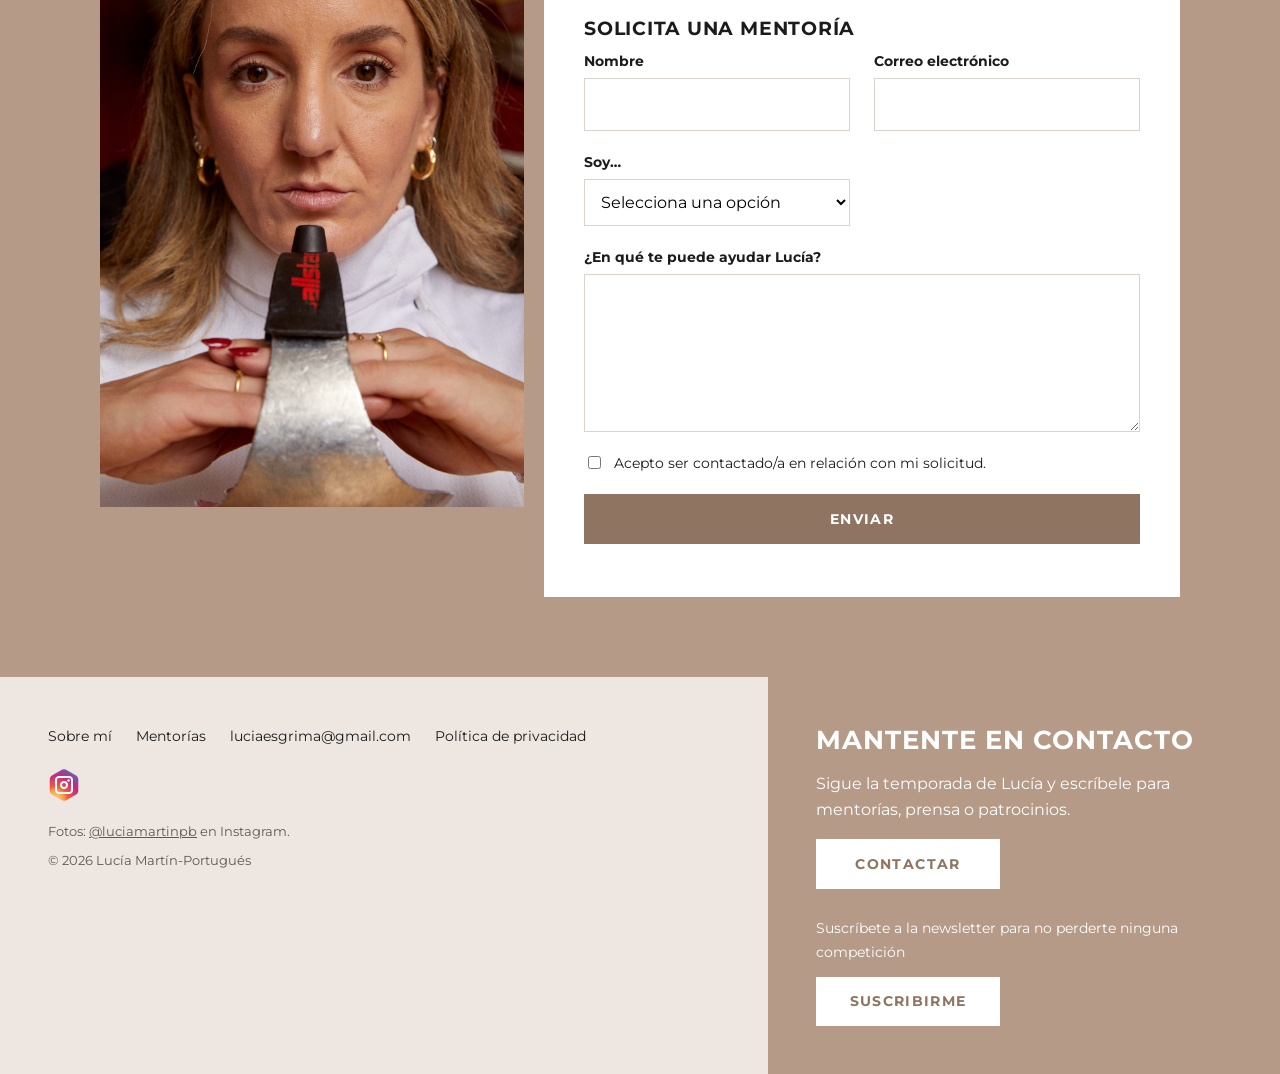
==== commit 1a89b0df: "Header: revertir la marca a LM-P (texto) en las 3 páginas Co-Authored-By: Devin AI <158243242+devin-" ====
--- a/index.html
+++ b/index.html
@@ -20,7 +20,7 @@
 
   <header class="site-header">
     <div class="header-inner">
-      <a class="brand" href="#top" aria-label="Lucía Martín-Portugués, inicio"><img src="favicon-32x32.png" alt="Lucía Martín-Portugués" width="32" height="32"></a>
+      <a class="brand" href="#top" aria-label="Lucía Martín-Portugués, inicio">LM-P</a>
       <div class="header-subscribe">
         <button class="button button-light nav-subscribe" type="button" data-newsletter-open>SUSCRIBIRME</button>
         <span class="nav-subscribe-note">Suscríbete a la newsletter para no perderte ninguna competición</span>
--- a/css/styles.css
+++ b/css/styles.css
@@ -104,14 +104,11 @@
 }
 
 .brand {
-  display: inline-flex;
-  align-items: center;
-}
-
-.brand img {
-  display: block;
-  width: 32px;
-  height: 32px;
+  font-family: var(--font-sans);
+  font-style: italic;
+  font-size: 1.6rem;
+  letter-spacing: 0.04em;
+  text-decoration: none;
 }
 
 .nav-toggle {
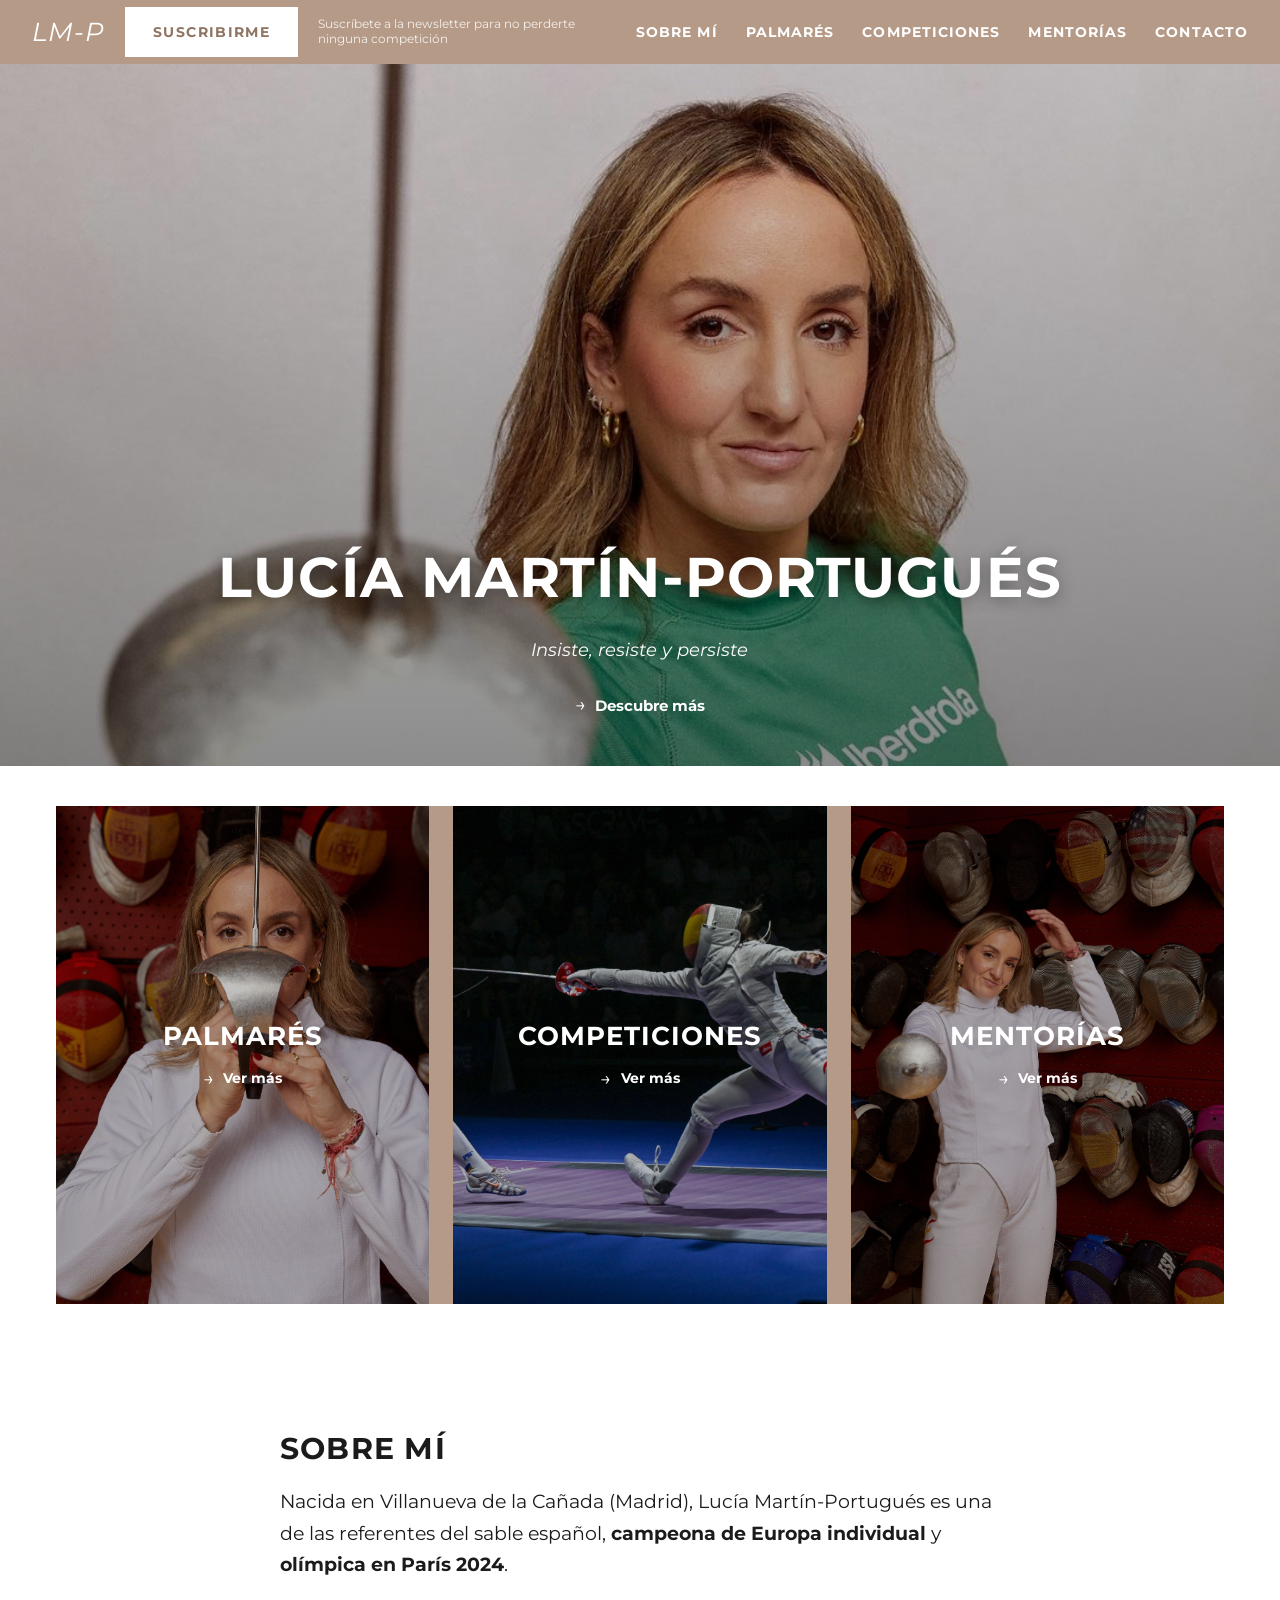
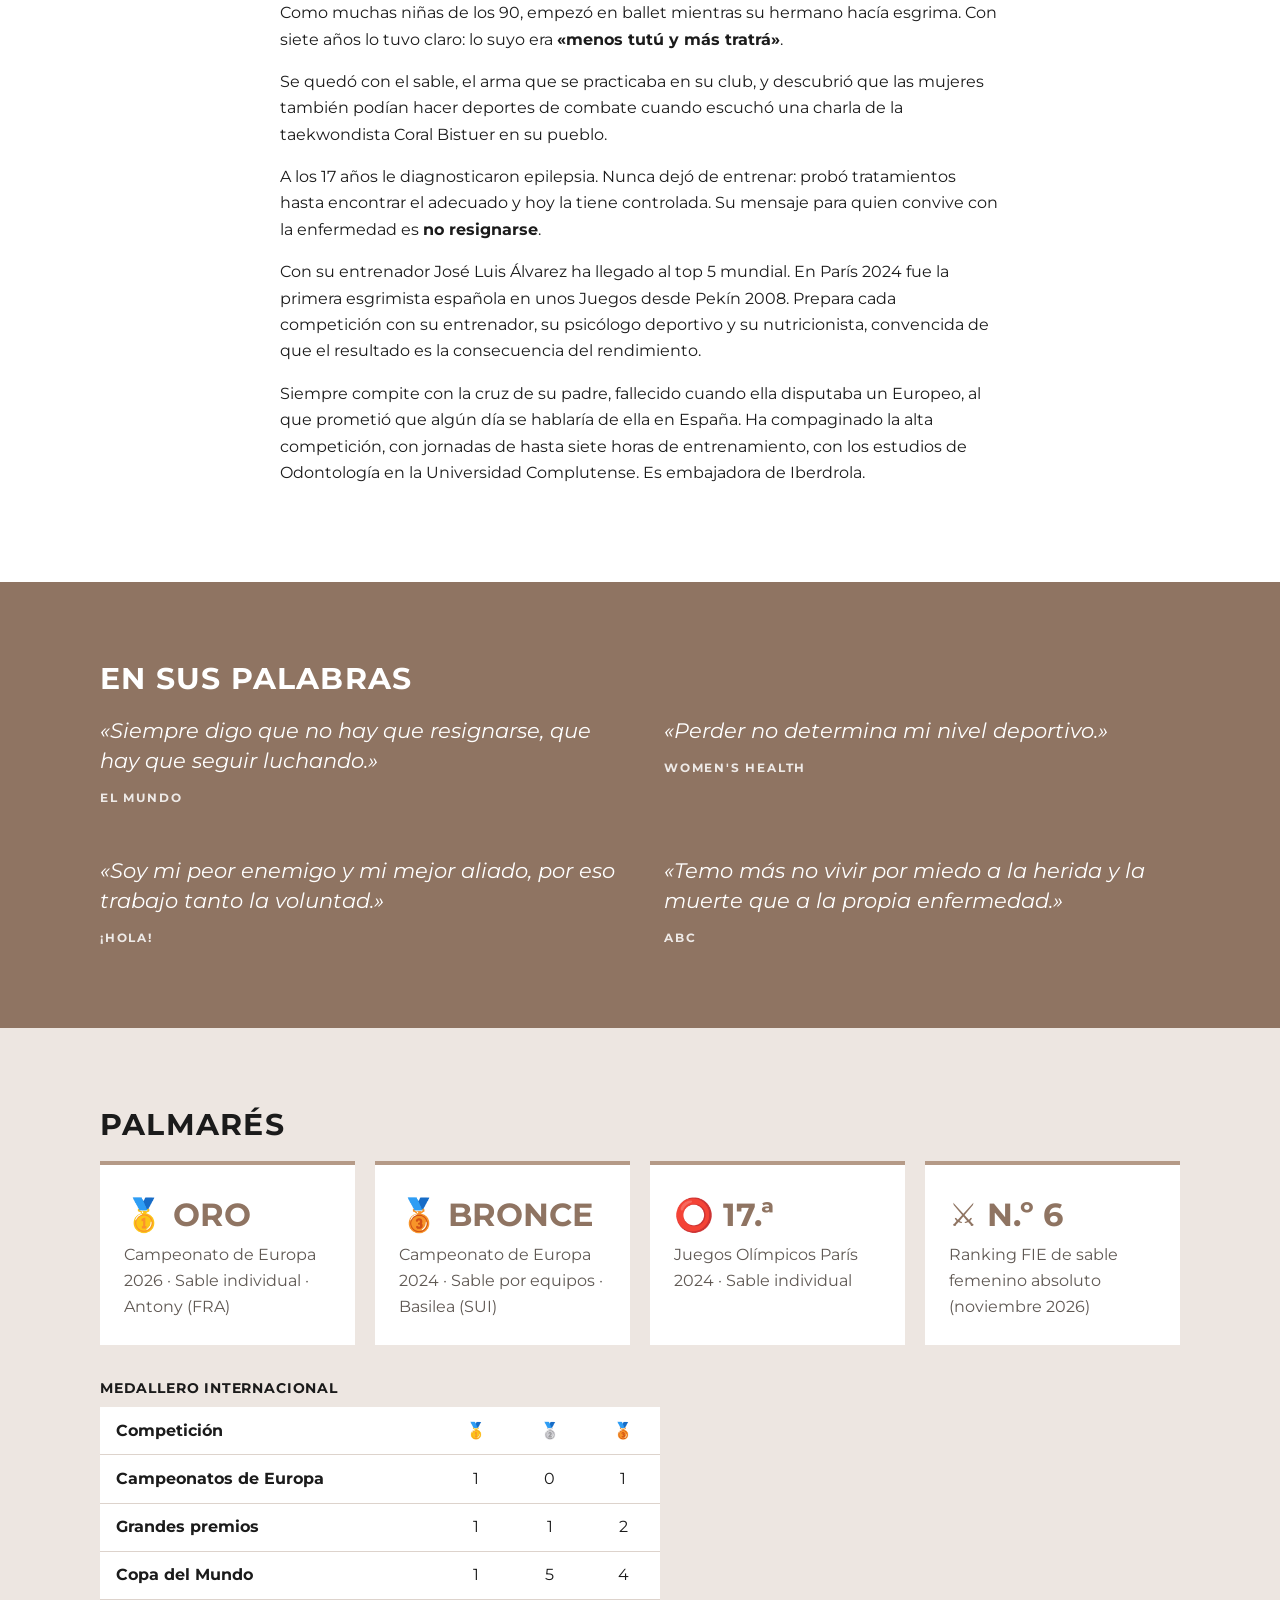
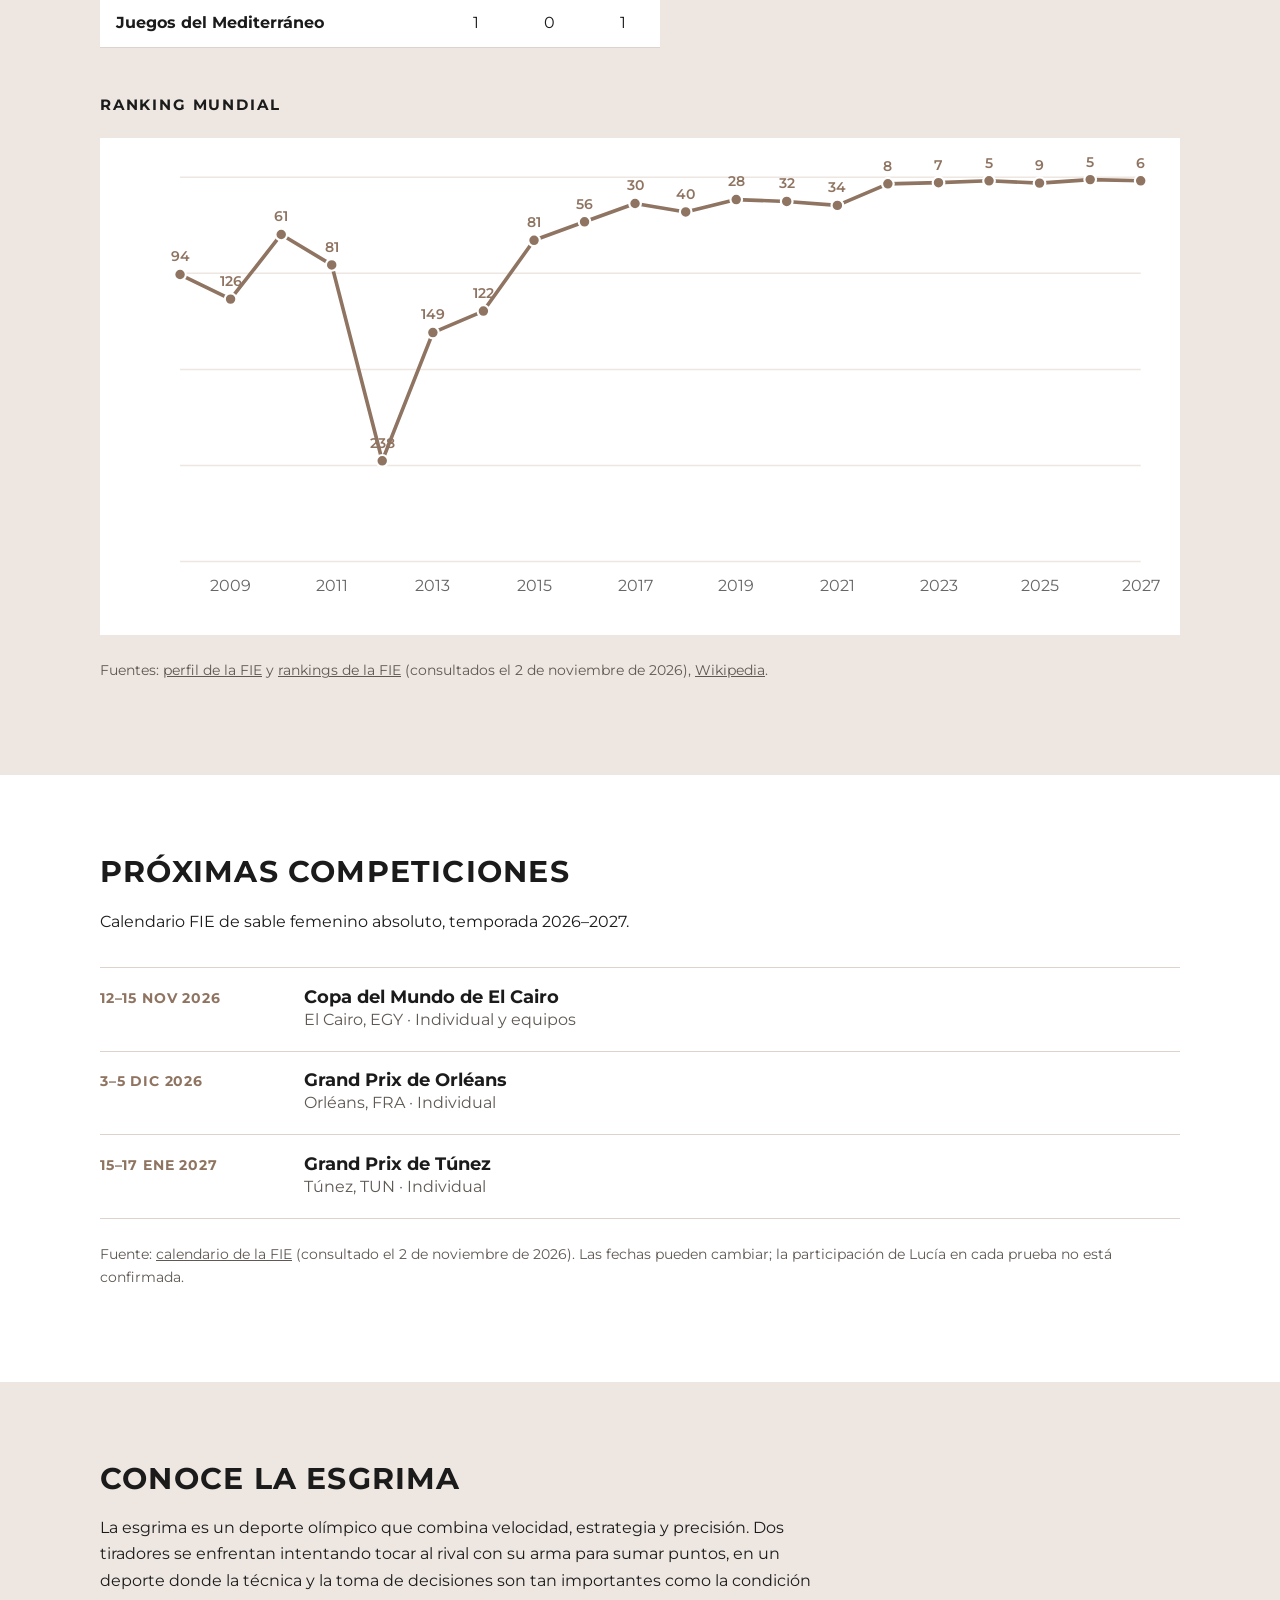
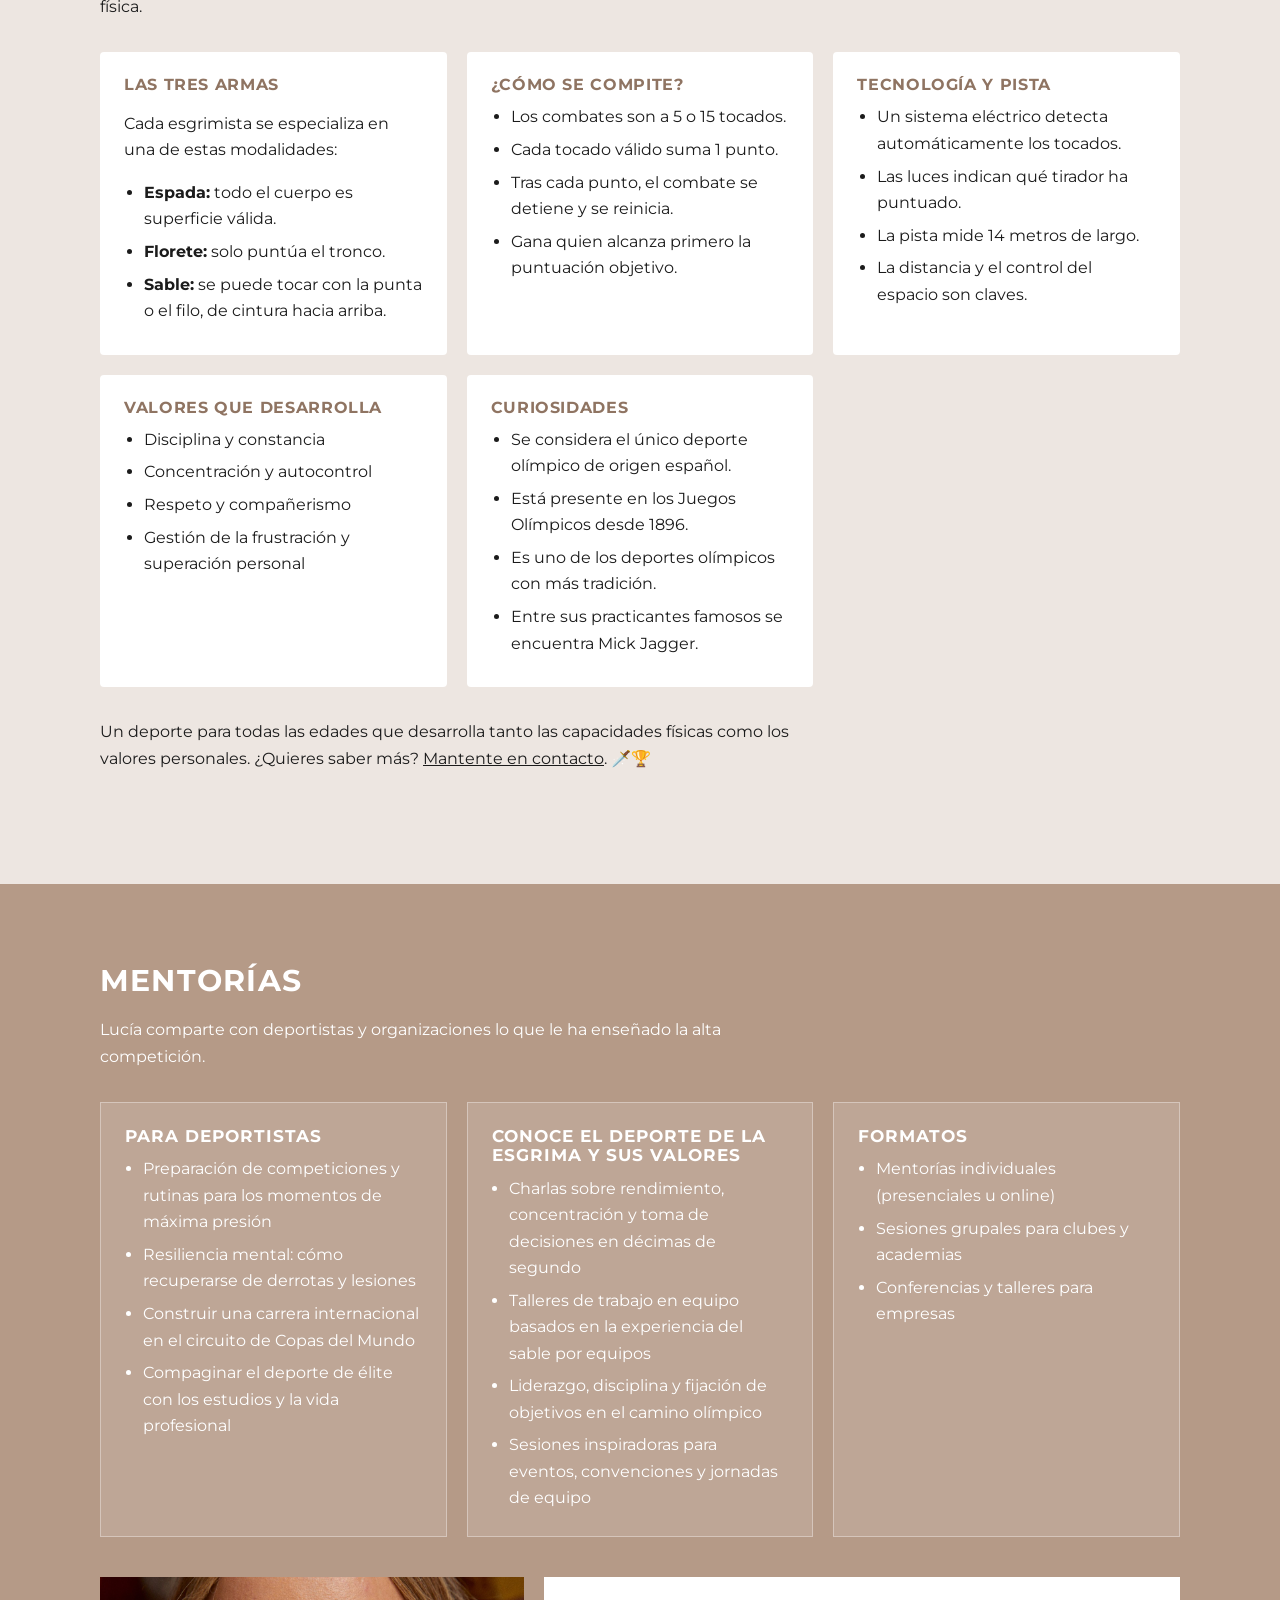
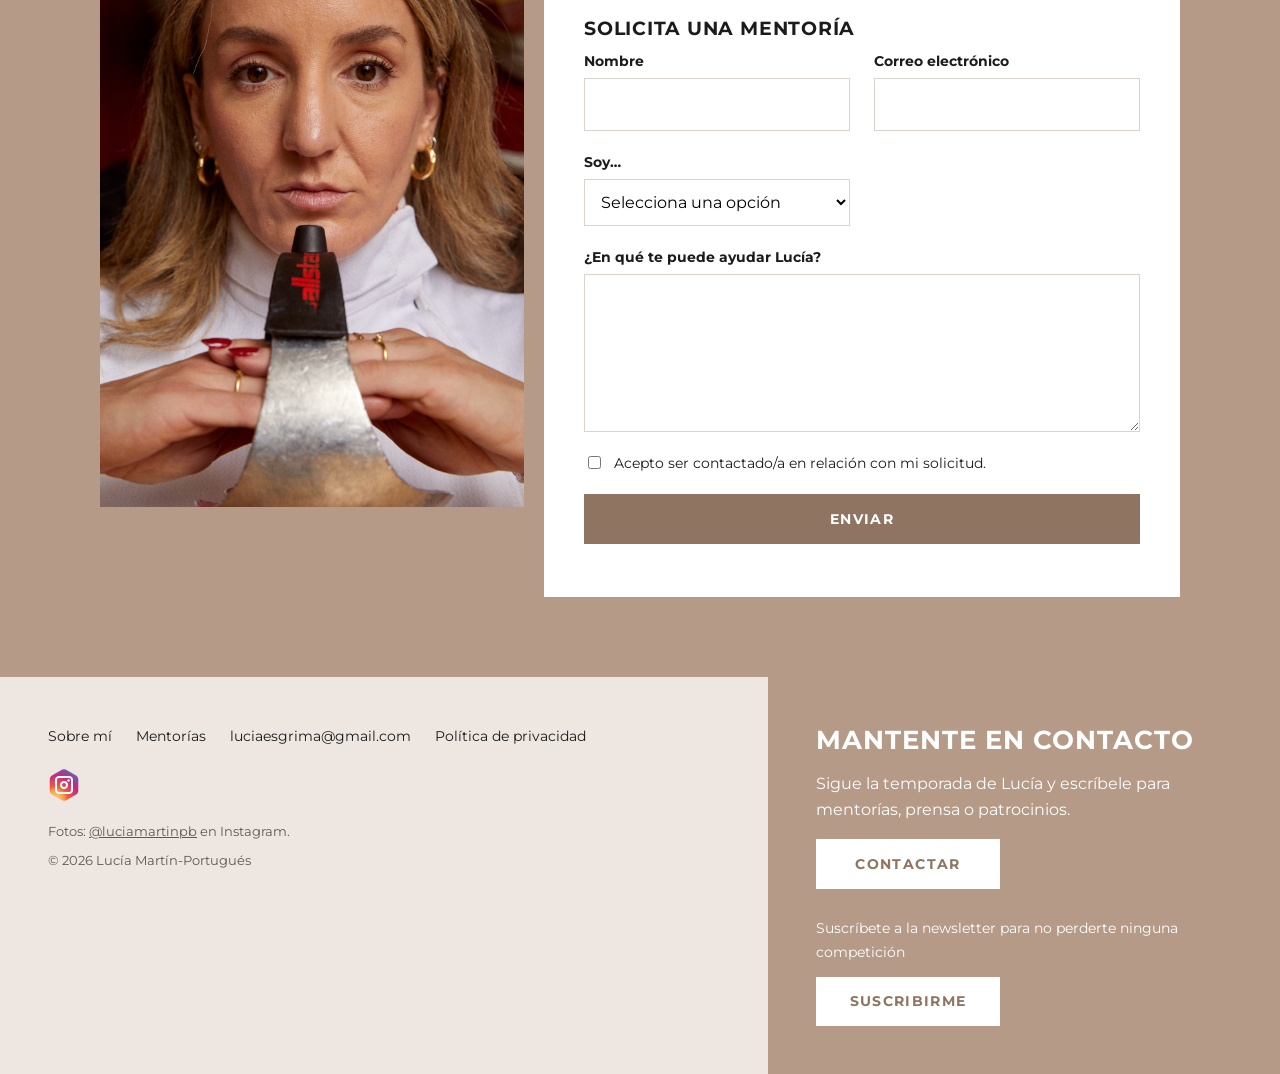
==== commit 878f4ef2: "Header móvil: texto de newsletter en segunda fila y botón más estrecho Co-Authored-By: Devin AI <158" ====
--- a/index.html
+++ b/index.html
@@ -23,13 +23,13 @@
       <a class="brand" href="#top" aria-label="Lucía Martín-Portugués, inicio">LM-P</a>
       <div class="header-subscribe">
         <button class="button button-light nav-subscribe" type="button" data-newsletter-open>SUSCRIBIRME</button>
-        <span class="nav-subscribe-note">Suscríbete a la newsletter para no perderte ninguna competición</span>
       </div>
       <button class="nav-toggle" type="button" aria-controls="site-nav" aria-expanded="false" aria-label="Abrir menú">
         <span class="nav-toggle-bar"></span>
         <span class="nav-toggle-bar"></span>
         <span class="nav-toggle-bar"></span>
       </button>
+      <span class="nav-subscribe-note">Suscríbete a la newsletter para no perderte ninguna competición</span>
       <nav id="site-nav" class="site-nav" aria-label="Navegación principal">
         <ul>
           <li><a href="#about">Sobre mí</a></li>
--- a/css/styles.css
+++ b/css/styles.css
@@ -99,6 +99,8 @@
   align-items: center;
   justify-content: space-between;
   flex-wrap: wrap;
+  column-gap: 1.25rem;
+  row-gap: 0.5rem;
   min-height: var(--header-height);
   padding: 0 var(--space);
 }
@@ -160,11 +162,20 @@
   opacity: 0.75;
 }
 
+/* En móvil el botón queda junto a la marca; en escritorio (≥1024 px) el
+   envoltorio se disuelve para que el botón y el texto participen
+   directamente en el espaciado uniforme del header. */
 .header-subscribe {
   display: flex;
   align-items: center;
-  gap: 0.9rem;
+  gap: 1.25rem;
   margin-right: auto;
+}
+
+@media (min-width: 1024px) {
+  .header-subscribe {
+    display: contents;
+  }
 }
 
 .nav-subscribe {
@@ -174,6 +185,9 @@
 
 .nav-subscribe-note {
   display: none;
+  flex: 1 1 0;
+  min-width: 0;
+  max-width: 29rem;
   font-size: 0.85rem;
   line-height: 1.3;
   color: rgba(255, 255, 255, 0.85);
@@ -184,7 +198,6 @@
 @media (min-width: 1280px) and (max-width: 1439px) {
   .nav-subscribe-note {
     display: block;
-    max-width: 13rem;
     font-size: 0.72rem;
     white-space: normal;
   }
@@ -193,6 +206,28 @@
 @media (min-width: 1440px) {
   .nav-subscribe-note {
     display: block;
+  }
+}
+
+/* Móvil y tablet: el texto ocupa una segunda fila bajo LM-P / botón / menú. */
+@media (max-width: 1023px) {
+  .header-subscribe .nav-subscribe {
+    padding: 0.6rem 0.9rem;
+    font-size: 0.72rem;
+  }
+
+  .nav-subscribe-note {
+    display: block;
+    flex: 1 1 100%;
+    font-size: 0.78rem;
+    line-height: 1.3;
+    padding-top: 0.25rem;
+    white-space: normal;
+  }
+
+  /* El header crece con la segunda fila; los anchors deben tenerlo en cuenta. */
+  html {
+    scroll-padding-top: 6rem;
   }
 }
 
@@ -731,6 +766,16 @@
   font-size: 0.9rem;
 }
 
+/* Móvil: el botón deja de forzar 11.5rem para no empujar el texto de la nota. */
+@media (max-width: 767px) {
+  .footer-panel .button {
+    min-width: 0;
+    width: auto;
+    padding-left: 1.25rem;
+    padding-right: 1.25rem;
+  }
+}
+
 /* ===== Newsletter modal ===== */
 .modal {
   border: 0;
